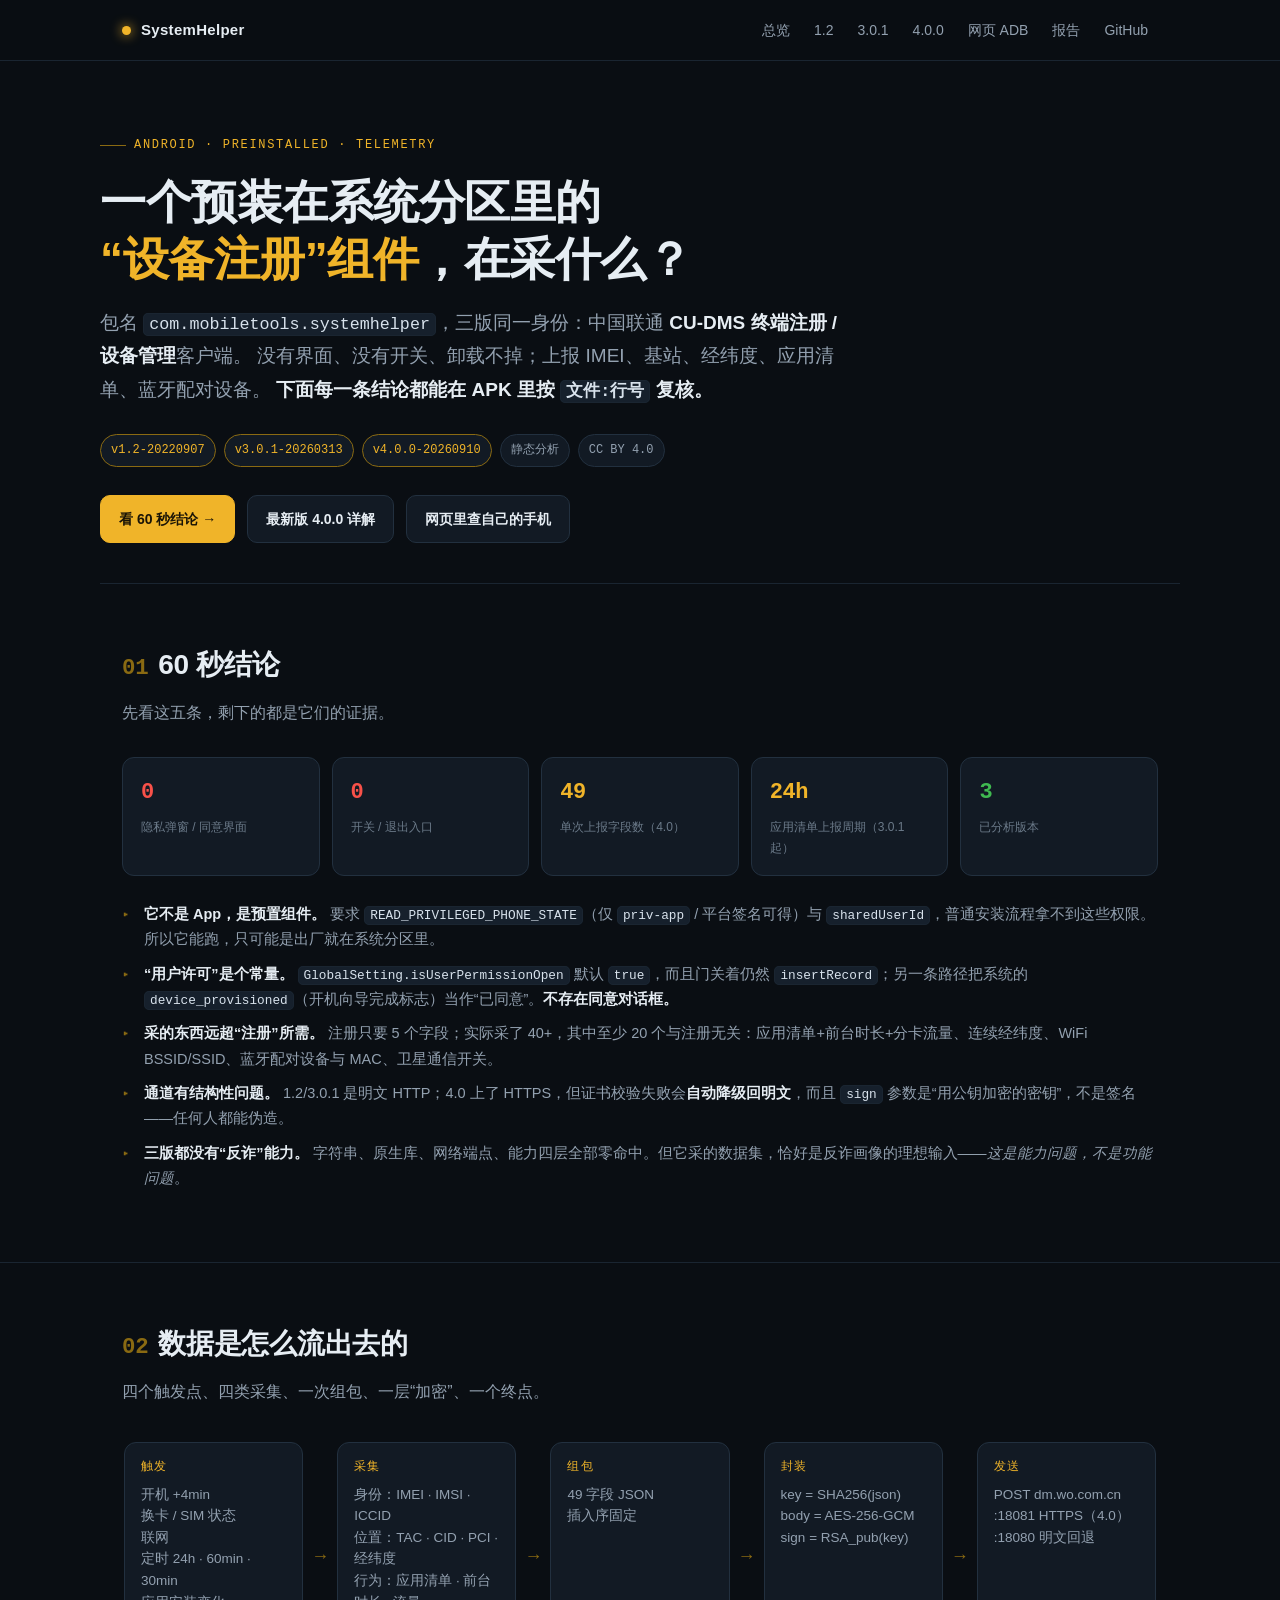
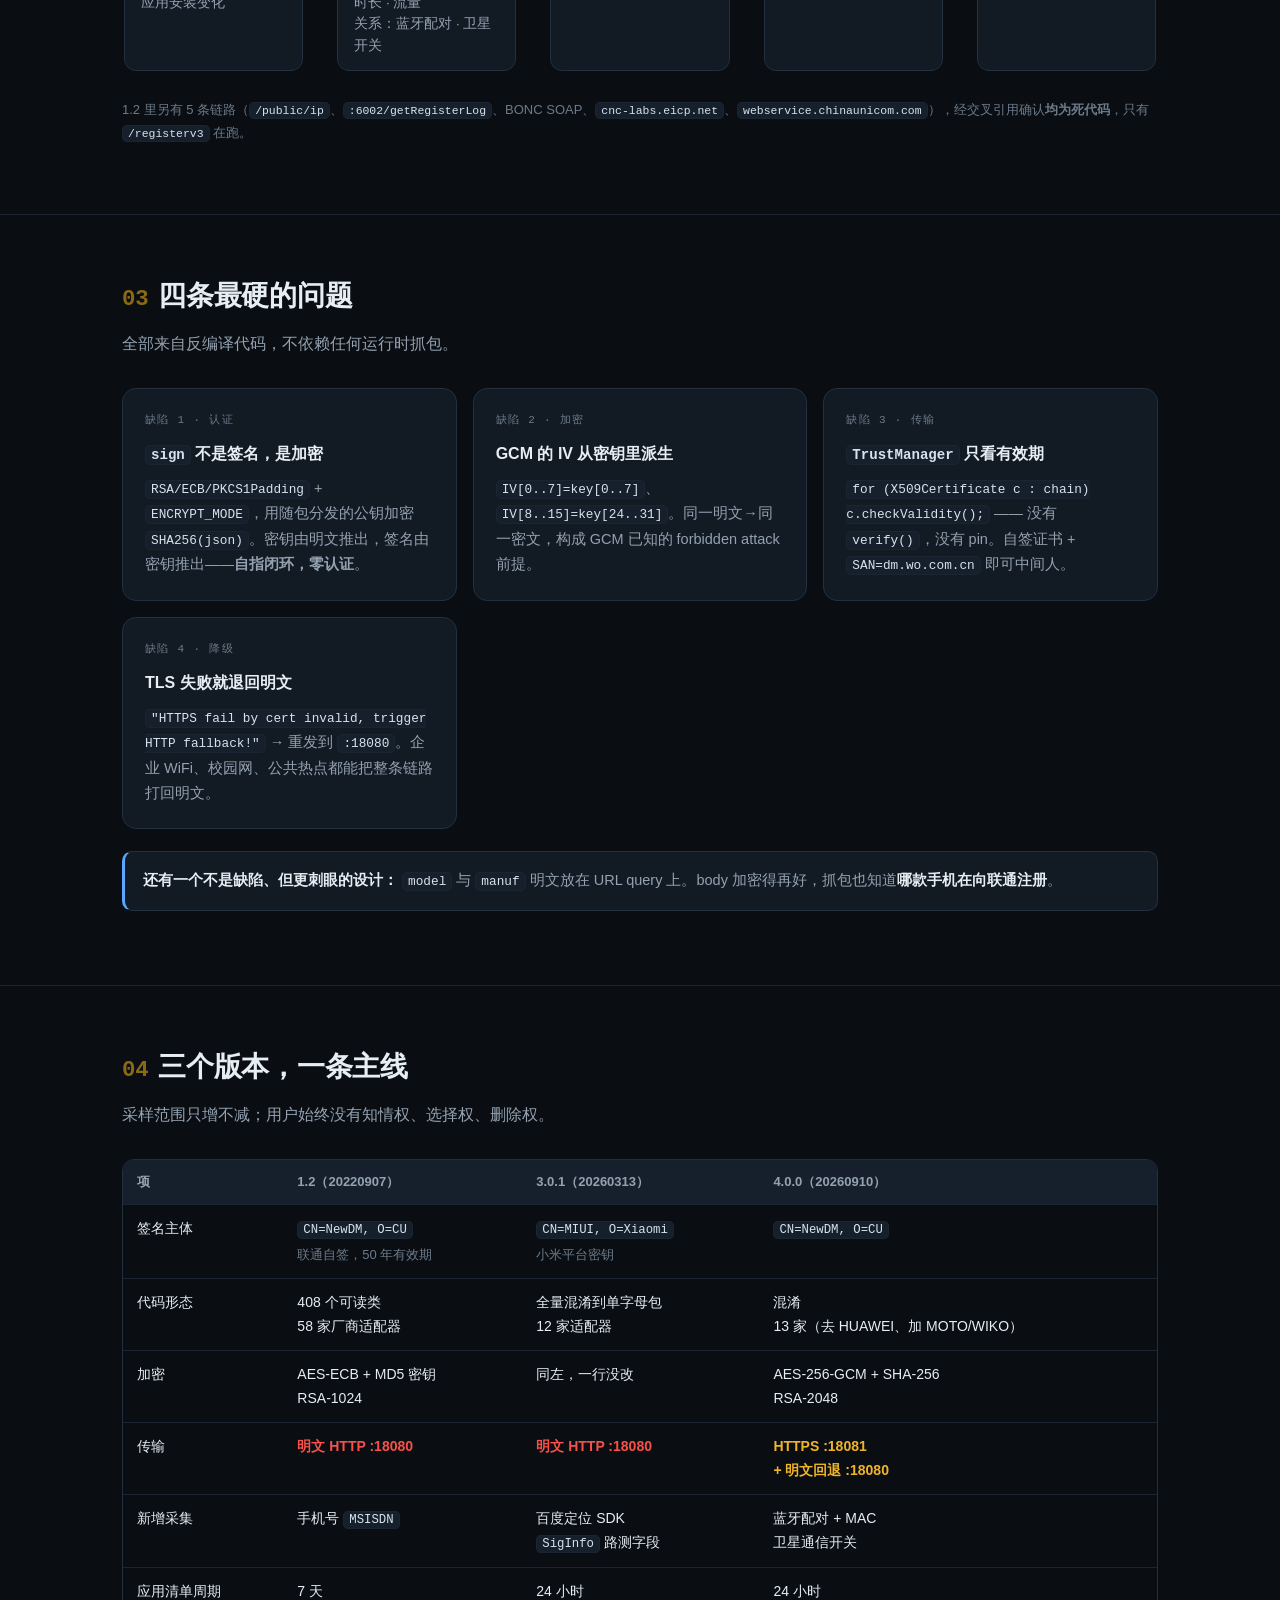
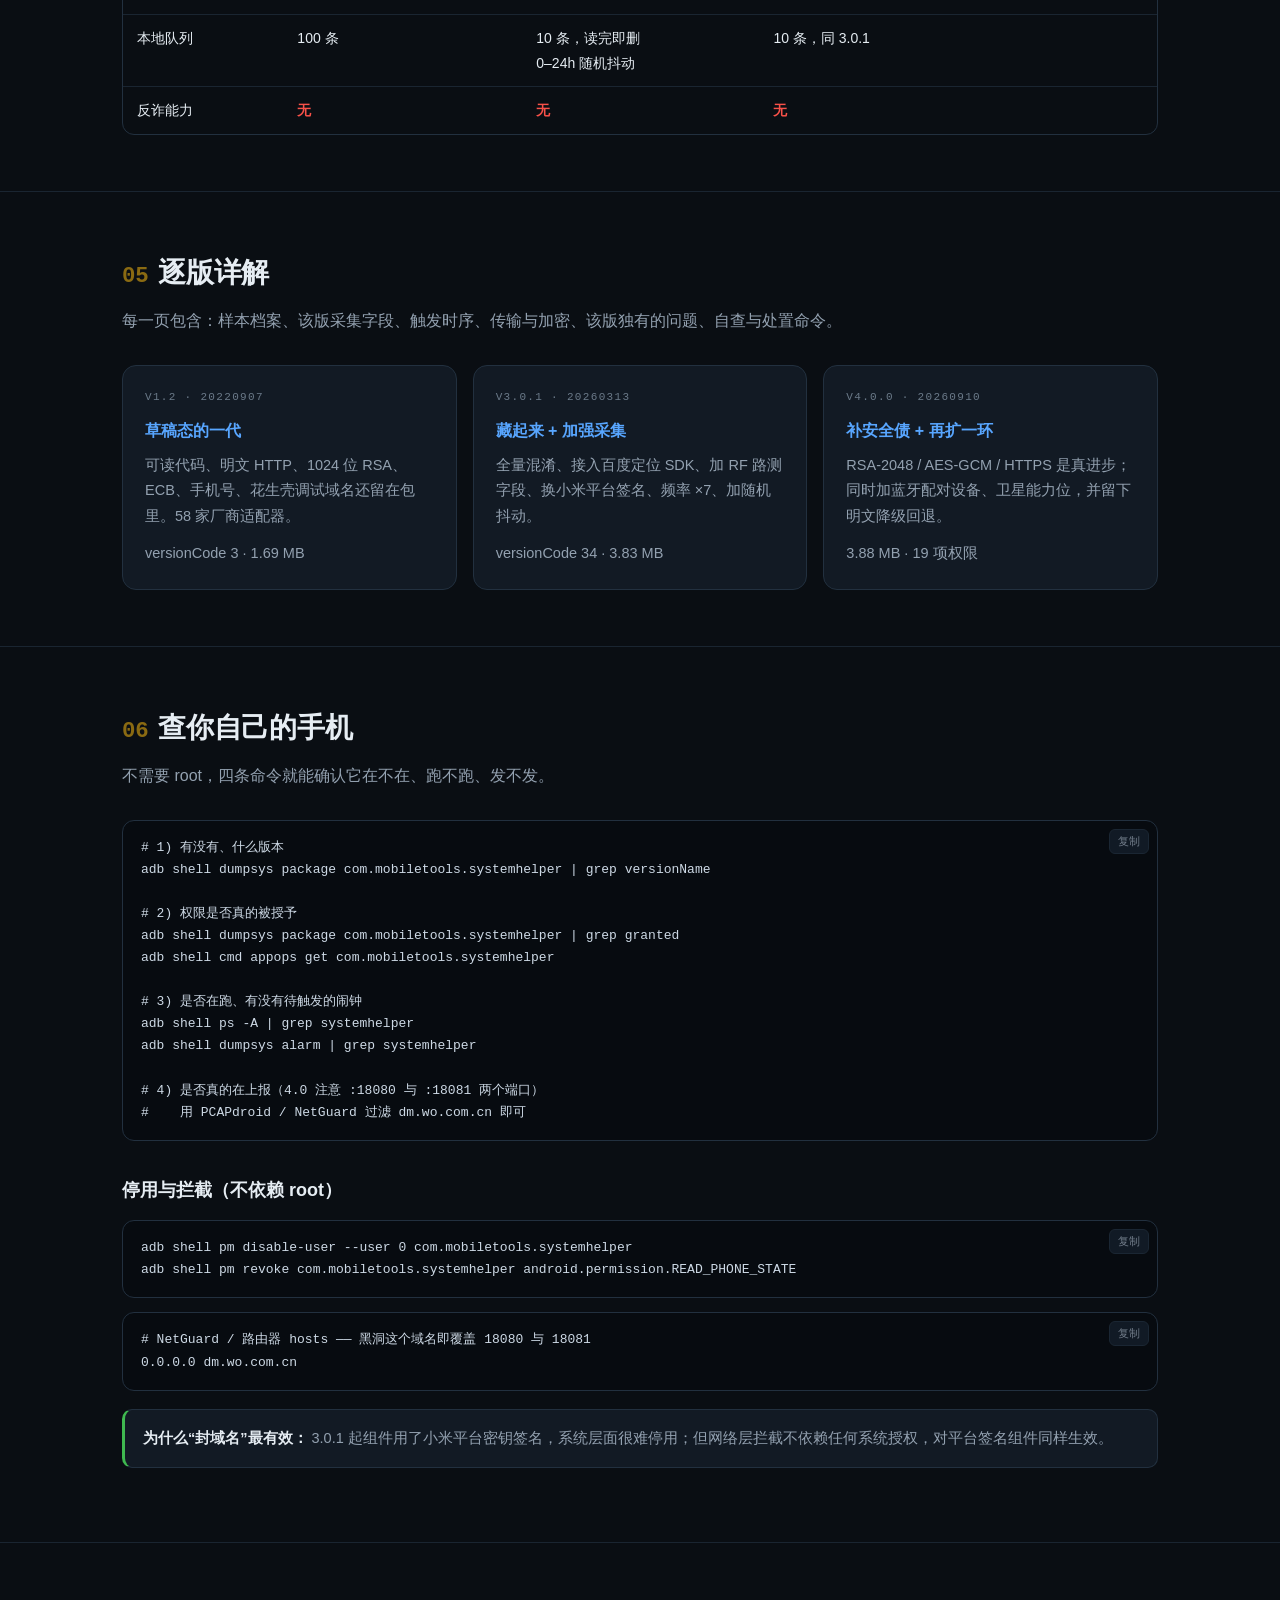
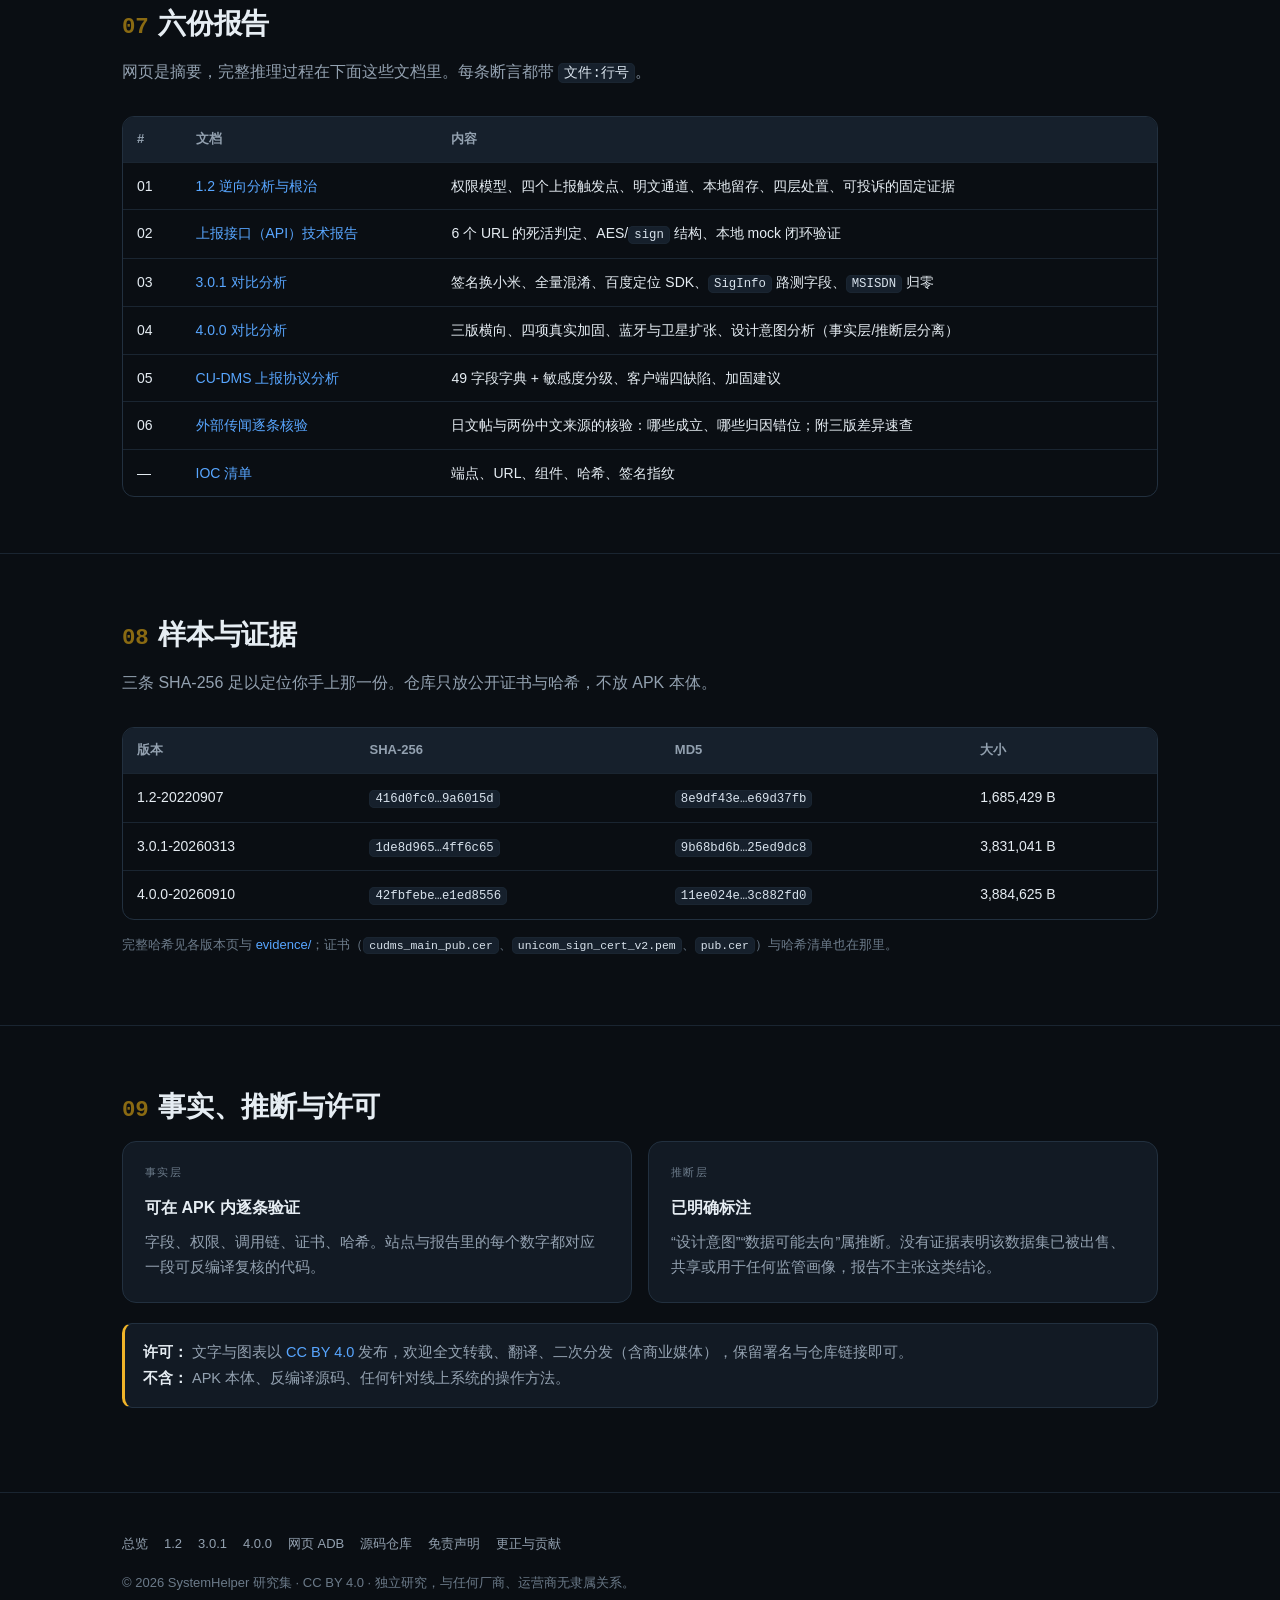
==== index.html @ 87a150fe "site: 新增 GitHub Pages 站点（总览 + 三版详解 + 网页 ADB 说明） - index.html：60 秒结论、数据流、四条缺陷、三版对比、报告索引、自查命令 - versio" ====
<!DOCTYPE html>
<html lang="zh-CN">
<head>
<meta charset="utf-8">
<meta name="viewport" content="width=device-width, initial-scale=1">
<title>SystemHelper · 预装系统组件采集与上报分析</title>
<meta name="description" content="对 Android 包 com.mobiletools.systemhelper（中国联通 CU-DMS 终端注册组件）三个版本的静态分析：采什么、发到哪、为什么关不掉。">
<meta property="og:title" content="SystemHelper · 预装系统组件采集与上报分析">
<meta property="og:description" content="三个版本、49 个上报字段、四条可验证的缺陷。每条结论都附 文件:行号。">
<meta property="og:type" content="website">
<link rel="stylesheet" href="assets/site.css">
<link rel="icon" href="data:image/svg+xml,<svg xmlns='http://www.w3.org/2000/svg' viewBox='0 0 32 32'><rect width='32' height='32' rx='7' fill='%230a0e13'/><circle cx='16' cy='16' r='6' fill='%23f0b429'/></svg>">
</head>
<body>

<header class="site">
  <div class="wrap bar">
    <a class="brand" href="index.html"><span class="dot"></span>SystemHelper</a>
    <button class="nav-toggle" type="button" aria-expanded="false" aria-label="菜单">菜单</button>
    <nav class="main">
      <a href="index.html">总览</a>
      <a href="versions/1.2.html">1.2</a>
      <a href="versions/3.0.1.html">3.0.1</a>
      <a href="versions/4.0.0.html">4.0.0</a>
      <a href="webadb.html">网页 ADB</a>
      <a href="index.html#reports">报告</a>
      <a href="https://github.com/Richard8695847/SystemHelper">GitHub</a>
    </nav>
  </div>
</header>

<div class="wrap hero">
  <div class="eyebrow">Android · Preinstalled · Telemetry</div>
  <h1>一个预装在系统分区里的<br><span class="hl">“设备注册”组件</span>，在采什么？</h1>
  <p class="lede">
    包名 <code>com.mobiletools.systemhelper</code>，三版同一身份：中国联通 <strong>CU-DMS 终端注册 / 设备管理</strong>客户端。
    没有界面、没有开关、卸载不掉；上报 IMEI、基站、经纬度、应用清单、蓝牙配对设备。
    <strong>下面每一条结论都能在 APK 里按 <code>文件:行号</code> 复核。</strong>
  </p>
  <div class="chips">
    <span class="chip on">v1.2-20220907</span>
    <span class="chip on">v3.0.1-20260313</span>
    <span class="chip on">v4.0.0-20260910</span>
    <span class="chip">静态分析</span>
    <span class="chip">CC BY 4.0</span>
  </div>
  <div class="actions">
    <a class="btn primary" href="#verdict">看 60 秒结论 →</a>
    <a class="btn" href="versions/4.0.0.html">最新版 4.0.0 详解</a>
    <a class="btn" href="webadb.html">网页里查自己的手机</a>
  </div>
</div>

<!-- ============ 结论 ============ -->
<section id="verdict">
  <div class="wrap">
    <h2><span class="num">01</span>60 秒结论</h2>
    <p class="sub">先看这五条，剩下的都是它们的证据。</p>

    <div class="kpis">
      <div class="kpi"><div class="v bad">0</div><div class="k">隐私弹窗 / 同意界面</div></div>
      <div class="kpi"><div class="v bad">0</div><div class="k">开关 / 退出入口</div></div>
      <div class="kpi"><div class="v warn">49</div><div class="k">单次上报字段数（4.0）</div></div>
      <div class="kpi"><div class="v warn">24h</div><div class="k">应用清单上报周期（3.0.1 起）</div></div>
      <div class="kpi"><div class="v ok">3</div><div class="k">已分析版本</div></div>
    </div>

    <ul class="clean" style="margin-top:26px">
      <li><strong>它不是 App，是预置组件。</strong> 要求 <code>READ_PRIVILEGED_PHONE_STATE</code>（仅 <code>priv-app</code> / 平台签名可得）与 <code>sharedUserId</code>，普通安装流程拿不到这些权限。所以它能跑，只可能是出厂就在系统分区里。</li>
      <li><strong>“用户许可”是个常量。</strong> <code>GlobalSetting.isUserPermissionOpen</code> 默认 <code>true</code>，而且门关着仍然 <code>insertRecord</code>；另一条路径把系统的 <code>device_provisioned</code>（开机向导完成标志）当作“已同意”。<strong>不存在同意对话框。</strong></li>
      <li><strong>采的东西远超“注册”所需。</strong> 注册只要 5 个字段；实际采了 40+，其中至少 20 个与注册无关：应用清单+前台时长+分卡流量、连续经纬度、WiFi BSSID/SSID、蓝牙配对设备与 MAC、卫星通信开关。</li>
      <li><strong>通道有结构性问题。</strong> 1.2/3.0.1 是明文 HTTP；4.0 上了 HTTPS，但证书校验失败会<strong>自动降级回明文</strong>，而且 <code>sign</code> 参数是“用公钥加密的密钥”，不是签名——任何人都能伪造。</li>
      <li><strong>三版都没有“反诈”能力。</strong> 字符串、原生库、网络端点、能力四层全部零命中。但它采的数据集，恰好是反诈画像的理想输入——<em>这是能力问题，不是功能问题</em>。</li>
    </ul>
  </div>
</section>

<!-- ============ 数据流 ============ -->
<section id="flow">
  <div class="wrap">
    <h2><span class="num">02</span>数据是怎么流出去的</h2>
    <p class="sub">四个触发点、四类采集、一次组包、一层“加密”、一个终点。</p>

    <div class="flow">
      <div class="flow-node">
        <div class="t">触发</div>
        <div class="d">开机 +4min<br>换卡 / SIM 状态<br>联网<br>定时 24h · 60min · 30min<br>应用安装变化</div>
      </div>
      <div class="flow-arrow">→</div>
      <div class="flow-node">
        <div class="t">采集</div>
        <div class="d">身份：IMEI · IMSI · ICCID<br>位置：TAC · CID · PCI · 经纬度<br>行为：应用清单 · 前台时长 · 流量<br>关系：蓝牙配对 · 卫星开关</div>
      </div>
      <div class="flow-arrow">→</div>
      <div class="flow-node">
        <div class="t">组包</div>
        <div class="d">49 字段 JSON<br>插入序固定</div>
      </div>
      <div class="flow-arrow">→</div>
      <div class="flow-node">
        <div class="t">封装</div>
        <div class="d">key = SHA256(json)<br>body = AES-256-GCM<br>sign = RSA_pub(key)</div>
      </div>
      <div class="flow-arrow">→</div>
      <div class="flow-node">
        <div class="t">发送</div>
        <div class="d">POST dm.wo.com.cn<br>:18081 HTTPS（4.0）<br>:18080 明文回退</div>
      </div>
    </div>

    <p class="small" style="margin-top:14px">
      1.2 里另有 5 条链路（<code>/public/ip</code>、<code>:6002/getRegisterLog</code>、BONC SOAP、<code>cnc-labs.eicp.net</code>、<code>webservice.chinaunicom.com</code>），经交叉引用确认<strong>均为死代码</strong>，只有 <code>/registerv3</code> 在跑。
    </p>
  </div>
</section>

<!-- ============ 四条硬伤 ============ -->
<section id="defects">
  <div class="wrap">
    <h2><span class="num">03</span>四条最硬的问题</h2>
    <p class="sub">全部来自反编译代码，不依赖任何运行时抓包。</p>

    <div class="grid two">
      <div class="card">
        <div class="kicker">缺陷 1 · 认证</div>
        <h3><code>sign</code> 不是签名，是加密</h3>
        <p><code>RSA/ECB/PKCS1Padding</code> + <code>ENCRYPT_MODE</code>，用随包分发的公钥加密 <code>SHA256(json)</code>。密钥由明文推出，签名由密钥推出——<strong>自指闭环，零认证</strong>。</p>
      </div>
      <div class="card">
        <div class="kicker">缺陷 2 · 加密</div>
        <h3>GCM 的 IV 从密钥里派生</h3>
        <p><code>IV[0..7]=key[0..7]</code>、<code>IV[8..15]=key[24..31]</code>。同一明文→同一密文，构成 GCM 已知的 forbidden attack 前提。</p>
      </div>
      <div class="card">
        <div class="kicker">缺陷 3 · 传输</div>
        <h3><code>TrustManager</code> 只看有效期</h3>
        <p><code>for (X509Certificate c : chain) c.checkValidity();</code> —— 没有 <code>verify()</code>，没有 pin。自签证书 + <code>SAN=dm.wo.com.cn</code> 即可中间人。</p>
      </div>
      <div class="card">
        <div class="kicker">缺陷 4 · 降级</div>
        <h3>TLS 失败就退回明文</h3>
        <p><code>"HTTPS fail by cert invalid, trigger HTTP fallback!"</code> → 重发到 <code>:18080</code>。企业 WiFi、校园网、公共热点都能把整条链路打回明文。</p>
      </div>
    </div>

    <div class="callout info" style="margin-top:22px">
      <strong>还有一个不是缺陷、但更刺眼的设计：</strong> <code>model</code> 与 <code>manuf</code> 明文放在 URL query 上。body 加密得再好，抓包也知道<strong>哪款手机在向联通注册</strong>。
    </div>
  </div>
</section>

<!-- ============ 三版对比 ============ -->
<section id="compare">
  <div class="wrap">
    <h2><span class="num">04</span>三个版本，一条主线</h2>
    <p class="sub">采样范围只增不减；用户始终没有知情权、选择权、删除权。</p>

    <div class="table-wrap">
      <table>
        <thead>
          <tr><th>项</th><th>1.2（20220907）</th><th>3.0.1（20260313）</th><th>4.0.0（20260910）</th></tr>
        </thead>
        <tbody>
          <tr><td>签名主体</td><td><code>CN=NewDM, O=CU</code><br><span class="small">联通自签，50 年有效期</span></td><td><code>CN=MIUI, O=Xiaomi</code><br><span class="small">小米平台密钥</span></td><td><code>CN=NewDM, O=CU</code></td></tr>
          <tr><td>代码形态</td><td>408 个可读类<br>58 家厂商适配器</td><td>全量混淆到单字母包<br>12 家适配器</td><td>混淆<br>13 家（去 HUAWEI、加 MOTO/WIKO）</td></tr>
          <tr><td>加密</td><td>AES-ECB + MD5 密钥<br>RSA-1024</td><td>同左，一行没改</td><td>AES-256-GCM + SHA-256<br>RSA-2048</td></tr>
          <tr><td>传输</td><td class="no">明文 HTTP :18080</td><td class="no">明文 HTTP :18080</td><td class="warn">HTTPS :18081<br>+ 明文回退 :18080</td></tr>
          <tr><td>新增采集</td><td>手机号 <code>MSISDN</code></td><td>百度定位 SDK<br><code>SigInfo</code> 路测字段</td><td>蓝牙配对 + MAC<br>卫星通信开关</td></tr>
          <tr><td>应用清单周期</td><td>7 天</td><td>24 小时</td><td>24 小时</td></tr>
          <tr><td>本地队列</td><td>100 条</td><td>10 条，读完即删<br>0–24h 随机抖动</td><td>10 条，同 3.0.1</td></tr>
          <tr><td>反诈能力</td><td class="no">无</td><td class="no">无</td><td class="no">无</td></tr>
        </tbody>
      </table>
    </div>
  </div>
</section>

<!-- ============ 三个版本入口 ============ -->
<section id="versions">
  <div class="wrap">
    <h2><span class="num">05</span>逐版详解</h2>
    <p class="sub">每一页包含：样本档案、该版采集字段、触发时序、传输与加密、该版独有的问题、自查与处置命令。</p>

    <div class="grid three">
      <a class="card link" href="versions/1.2.html">
        <div class="kicker">v1.2 · 20220907</div>
        <h3>草稿态的一代</h3>
        <p>可读代码、明文 HTTP、1024 位 RSA、ECB、手机号、花生壳调试域名还留在包里。58 家厂商适配器。</p>
        <p class="small" style="margin-top:12px">versionCode 3 · 1.69 MB</p>
      </a>
      <a class="card link" href="versions/3.0.1.html">
        <div class="kicker">v3.0.1 · 20260313</div>
        <h3>藏起来 + 加强采集</h3>
        <p>全量混淆、接入百度定位 SDK、加 RF 路测字段、换小米平台签名、频率 ×7、加随机抖动。</p>
        <p class="small" style="margin-top:12px">versionCode 34 · 3.83 MB</p>
      </a>
      <a class="card link" href="versions/4.0.0.html">
        <div class="kicker">v4.0.0 · 20260910</div>
        <h3>补安全债 + 再扩一环</h3>
        <p>RSA-2048 / AES-GCM / HTTPS 是真进步；同时加蓝牙配对设备、卫星能力位，并留下明文降级回退。</p>
        <p class="small" style="margin-top:12px">3.88 MB · 19 项权限</p>
      </a>
    </div>
  </div>
</section>

<!-- ============ 自查 ============ -->
<section id="check">
  <div class="wrap">
    <h2><span class="num">06</span>查你自己的手机</h2>
    <p class="sub">不需要 root，四条命令就能确认它在不在、跑不跑、发不发。</p>

<pre><code># 1) 有没有、什么版本
adb shell dumpsys package com.mobiletools.systemhelper | grep versionName

# 2) 权限是否真的被授予
adb shell dumpsys package com.mobiletools.systemhelper | grep granted
adb shell cmd appops get com.mobiletools.systemhelper

# 3) 是否在跑、有没有待触发的闹钟
adb shell ps -A | grep systemhelper
adb shell dumpsys alarm | grep systemhelper

# 4) 是否真的在上报（4.0 注意 :18080 与 :18081 两个端口）
#    用 PCAPdroid / NetGuard 过滤 dm.wo.com.cn 即可</code></pre>

    <h3>停用与拦截（不依赖 root）</h3>
<pre><code>adb shell pm disable-user --user 0 com.mobiletools.systemhelper
adb shell pm revoke com.mobiletools.systemhelper android.permission.READ_PHONE_STATE</code></pre>

<pre><code># NetGuard / 路由器 hosts —— 黑洞这个域名即覆盖 18080 与 18081
0.0.0.0 dm.wo.com.cn</code></pre>

    <div class="callout ok">
      <strong>为什么“封域名”最有效：</strong> 3.0.1 起组件用了小米平台密钥签名，系统层面很难停用；但网络层拦截不依赖任何系统授权，对平台签名组件同样生效。
    </div>
  </div>
</section>

<!-- ============ 报告 ============ -->
<section id="reports">
  <div class="wrap">
    <h2><span class="num">07</span>六份报告</h2>
    <p class="sub">网页是摘要，完整推理过程在下面这些文档里。每条断言都带 <code>文件:行号</code>。</p>

    <div class="table-wrap">
      <table>
        <thead><tr><th>#</th><th>文档</th><th>内容</th></tr></thead>
        <tbody>
          <tr><td>01</td><td><a href="https://github.com/Richard8695847/SystemHelper/blob/main/docs/01-reverse-1.2.md">1.2 逆向分析与根治</a></td><td>权限模型、四个上报触发点、明文通道、本地留存、四层处置、可投诉的固定证据</td></tr>
          <tr><td>02</td><td><a href="https://github.com/Richard8695847/SystemHelper/blob/main/docs/02-api-protocol.md">上报接口（API）技术报告</a></td><td>6 个 URL 的死活判定、AES/<code>sign</code> 结构、本地 mock 闭环验证</td></tr>
          <tr><td>03</td><td><a href="https://github.com/Richard8695847/SystemHelper/blob/main/docs/03-compare-3.0.1.md">3.0.1 对比分析</a></td><td>签名换小米、全量混淆、百度定位 SDK、<code>SigInfo</code> 路测字段、<code>MSISDN</code> 归零</td></tr>
          <tr><td>04</td><td><a href="https://github.com/Richard8695847/SystemHelper/blob/main/docs/04-compare-4.0.0.md">4.0.0 对比分析</a></td><td>三版横向、四项真实加固、蓝牙与卫星扩张、设计意图分析（事实层/推断层分离）</td></tr>
          <tr><td>05</td><td><a href="https://github.com/Richard8695847/SystemHelper/blob/main/docs/05-cudms-protocol.md">CU-DMS 上报协议分析</a></td><td>49 字段字典 + 敏感度分级、客户端四缺陷、加固建议</td></tr>
          <tr><td>06</td><td><a href="https://github.com/Richard8695847/SystemHelper/blob/main/docs/06-rumor-verification.md">外部传闻逐条核验</a></td><td>日文帖与两份中文来源的核验：哪些成立、哪些归因错位；附三版差异速查</td></tr>
          <tr><td>—</td><td><a href="https://github.com/Richard8695847/SystemHelper/blob/main/docs/iocs.txt">IOC 清单</a></td><td>端点、URL、组件、哈希、签名指纹</td></tr>
        </tbody>
      </table>
    </div>
  </div>
</section>

<!-- ============ 证据 ============ -->
<section id="evidence">
  <div class="wrap">
    <h2><span class="num">08</span>样本与证据</h2>
    <p class="sub">三条 SHA-256 足以定位你手上那一份。仓库只放公开证书与哈希，不放 APK 本体。</p>

    <div class="table-wrap">
      <table>
        <thead><tr><th>版本</th><th>SHA-256</th><th>MD5</th><th>大小</th></tr></thead>
        <tbody>
          <tr><td>1.2-20220907</td><td><code>416d0fc0…9a6015d</code></td><td><code>8e9df43e…e69d37fb</code></td><td>1,685,429 B</td></tr>
          <tr><td>3.0.1-20260313</td><td><code>1de8d965…4ff6c65</code></td><td><code>9b68bd6b…25ed9dc8</code></td><td>3,831,041 B</td></tr>
          <tr><td>4.0.0-20260910</td><td><code>42fbfebe…e1ed8556</code></td><td><code>11ee024e…3c882fd0</code></td><td>3,884,625 B</td></tr>
        </tbody>
      </table>
    </div>

    <p class="small" style="margin-top:14px">
      完整哈希见各版本页与 <a href="https://github.com/Richard8695847/SystemHelper/tree/main/evidence">evidence/</a>；证书（<code>cudms_main_pub.cer</code>、<code>unicom_sign_cert_v2.pem</code>、<code>pub.cer</code>）与哈希清单也在那里。
    </p>
  </div>
</section>

<!-- ============ 声明 ============ -->
<section id="about">
  <div class="wrap">
    <h2><span class="num">09</span>事实、推断与许可</h2>
    <div class="grid two">
      <div class="card">
        <div class="kicker">事实层</div>
        <h3>可在 APK 内逐条验证</h3>
        <p>字段、权限、调用链、证书、哈希。站点与报告里的每个数字都对应一段可反编译复核的代码。</p>
      </div>
      <div class="card">
        <div class="kicker">推断层</div>
        <h3>已明确标注</h3>
        <p>“设计意图”“数据可能去向”属推断。没有证据表明该数据集已被出售、共享或用于任何监管画像，报告不主张这类结论。</p>
      </div>
    </div>

    <div class="callout" style="margin-top:20px">
      <strong>许可：</strong> 文字与图表以 <a href="https://creativecommons.org/licenses/by/4.0/">CC BY 4.0</a> 发布，欢迎全文转载、翻译、二次分发（含商业媒体），保留署名与仓库链接即可。
      <br><strong>不含：</strong> APK 本体、反编译源码、任何针对线上系统的操作方法。
    </div>
  </div>
</section>

<footer class="site">
  <div class="wrap">
    <nav>
      <a href="index.html">总览</a>
      <a href="versions/1.2.html">1.2</a>
      <a href="versions/3.0.1.html">3.0.1</a>
      <a href="versions/4.0.0.html">4.0.0</a>
      <a href="webadb.html">网页 ADB</a>
      <a href="https://github.com/Richard8695847/SystemHelper">源码仓库</a>
      <a href="https://github.com/Richard8695847/SystemHelper/blob/main/DISCLAIMER.md">免责声明</a>
      <a href="https://github.com/Richard8695847/SystemHelper/blob/main/CONTRIBUTING.md">更正与贡献</a>
    </nav>
    <p>© <span data-year>2026</span> SystemHelper 研究集 · CC BY 4.0 · 独立研究，与任何厂商、运营商无隶属关系。</p>
  </div>
</footer>

<script src="assets/site.js"></script>
</body>
</html>
---- assets/site.css ----
:root {
  --bg: #0a0e13;
  --bg-soft: #0f151d;
  --panel: #121a24;
  --panel-2: #16202c;
  --line: #22303f;
  --line-soft: #1a2531;
  --text: #e6edf3;
  --muted: #93a1b0;
  --dim: #6b7a89;
  --accent: #f0b429;
  --accent-dim: #8a6a12;
  --blue: #58a6ff;
  --green: #3fb950;
  --red: #f85149;
  --purple: #bc8cff;
  --radius: 14px;
  --mono: ui-monospace, SFMono-Regular, "SF Mono", Menlo, Consolas, "Liberation Mono", monospace;
  --sans: -apple-system, BlinkMacSystemFont, "Segoe UI", "Noto Sans SC", "PingFang SC",
          "Hiragino Sans GB", "Microsoft YaHei", Roboto, Helvetica, Arial, sans-serif;
}

* { box-sizing: border-box; }

html { scroll-behavior: smooth; }

body {
  margin: 0;
  background: var(--bg);
  color: var(--text);
  font-family: var(--sans);
  font-size: 16px;
  line-height: 1.75;
  -webkit-font-smoothing: antialiased;
}

a { color: var(--blue); text-decoration: none; }
a:hover { text-decoration: underline; }

.wrap { max-width: 1080px; margin: 0 auto; padding: 0 22px; }
.wrap-narrow { max-width: 820px; margin: 0 auto; padding: 0 22px; }

/* ---------- header ---------- */
header.site {
  position: sticky; top: 0; z-index: 50;
  background: rgba(10, 14, 19, .82);
  backdrop-filter: blur(12px);
  border-bottom: 1px solid var(--line-soft);
}
header.site .bar {
  display: flex; align-items: center; gap: 18px;
  height: 60px;
}
.brand {
  display: flex; align-items: center; gap: 10px;
  font-weight: 700; letter-spacing: .02em; color: var(--text);
  font-size: 15px; white-space: nowrap;
}
.brand:hover { text-decoration: none; }
.brand .dot {
  width: 9px; height: 9px; border-radius: 50%;
  background: var(--accent); box-shadow: 0 0 12px var(--accent);
}
nav.main { display: flex; gap: 4px; margin-left: auto; flex-wrap: wrap; }
nav.main a {
  color: var(--muted); font-size: 14px; padding: 6px 10px; border-radius: 8px;
}
nav.main a:hover { color: var(--text); background: var(--panel); text-decoration: none; }
nav.main a.active { color: var(--accent); }
.nav-toggle {
  display: none; margin-left: auto; background: var(--panel); color: var(--text);
  border: 1px solid var(--line); border-radius: 8px; padding: 6px 10px; font-size: 14px; cursor: pointer;
}
@media (max-width: 860px) {
  .nav-toggle { display: block; }
  nav.main {
    display: none; position: absolute; top: 60px; left: 0; right: 0;
    flex-direction: column; gap: 2px; padding: 10px 22px 16px;
    background: var(--bg-soft); border-bottom: 1px solid var(--line);
  }
  nav.main.open { display: flex; }
}

/* ---------- hero ---------- */
.hero { padding: 66px 0 40px; border-bottom: 1px solid var(--line-soft); }
.eyebrow {
  display: inline-flex; align-items: center; gap: 8px;
  font-size: 12px; letter-spacing: .14em; text-transform: uppercase;
  color: var(--accent); margin-bottom: 18px;
  font-family: var(--mono);
}
.eyebrow::before { content: ""; width: 26px; height: 1px; background: var(--accent-dim); }
h1 {
  margin: 0 0 18px; font-size: clamp(30px, 5vw, 46px); line-height: 1.24;
  letter-spacing: -.01em; font-weight: 800;
}
h1 .hl { color: var(--accent); }
.lede { font-size: clamp(16px, 2.1vw, 19px); color: var(--muted); max-width: 760px; margin: 0 0 28px; }
.lede strong { color: var(--text); font-weight: 600; }

.chips { display: flex; flex-wrap: wrap; gap: 8px; margin-bottom: 28px; }
.chip {
  font-family: var(--mono); font-size: 12px; padding: 5px 10px; border-radius: 999px;
  border: 1px solid var(--line); color: var(--muted); background: var(--panel);
}
.chip.on { border-color: var(--accent-dim); color: var(--accent); }

.actions { display: flex; flex-wrap: wrap; gap: 12px; }
.btn {
  display: inline-flex; align-items: center; gap: 8px;
  padding: 11px 18px; border-radius: 10px; font-size: 14px; font-weight: 600;
  border: 1px solid var(--line); color: var(--text); background: var(--panel);
}
.btn:hover { text-decoration: none; border-color: var(--dim); background: var(--panel-2); }
.btn.primary { background: var(--accent); border-color: var(--accent); color: #1a1406; }
.btn.primary:hover { background: #ffc84a; }

/* ---------- sections ---------- */
section { padding: 56px 0; border-bottom: 1px solid var(--line-soft); }
section:last-of-type { border-bottom: none; }
h2 {
  font-size: clamp(22px, 3vw, 28px); margin: 0 0 10px; letter-spacing: -.01em;
}
h2 .num { color: var(--accent-dim); font-family: var(--mono); font-size: .8em; margin-right: 10px; }
.sub { color: var(--muted); margin: 0 0 30px; max-width: 780px; }
h3 { font-size: 18px; margin: 34px 0 12px; }

/* ---------- cards / grids ---------- */
.grid { display: grid; gap: 16px; }
.grid.two { grid-template-columns: repeat(auto-fit, minmax(300px, 1fr)); }
.grid.three { grid-template-columns: repeat(auto-fit, minmax(250px, 1fr)); }
.card {
  background: var(--panel); border: 1px solid var(--line); border-radius: var(--radius);
  padding: 22px;
}
.card h3 { margin: 0 0 8px; font-size: 16px; }
.card p { margin: 0; color: var(--muted); font-size: 14.5px; }
.card .kicker {
  font-family: var(--mono); font-size: 11px; letter-spacing: .12em;
  text-transform: uppercase; color: var(--dim); margin-bottom: 10px;
}
.card.link { transition: border-color .15s, transform .15s; }
.card.link:hover { border-color: var(--accent-dim); transform: translateY(-2px); text-decoration: none; }

/* KPI */
.kpis { display: grid; grid-template-columns: repeat(auto-fit, minmax(160px, 1fr)); gap: 12px; }
.kpi { background: var(--panel); border: 1px solid var(--line); border-radius: 12px; padding: 16px 18px; }
.kpi .v { font-size: 22px; font-weight: 700; font-family: var(--mono); letter-spacing: -.02em; }
.kpi .v.warn { color: var(--accent); }
.kpi .v.bad { color: var(--red); }
.kpi .v.ok { color: var(--green); }
.kpi .k { font-size: 12px; color: var(--dim); margin-top: 4px; }

/* ---------- flow ---------- */
.flow {
  display: flex; align-items: stretch; gap: 0; overflow-x: auto;
  padding: 6px 2px 14px; margin: 8px 0 0;
}
.flow-node {
  flex: 1 0 168px; min-width: 168px;
  background: var(--panel); border: 1px solid var(--line); border-radius: 12px;
  padding: 14px 16px;
}
.flow-node .t { font-size: 12px; color: var(--accent); font-family: var(--mono); letter-spacing: .1em; }
.flow-node .d { font-size: 13.5px; color: var(--muted); margin-top: 6px; line-height: 1.6; }
.flow-arrow {
  flex: 0 0 34px; display: flex; align-items: center; justify-content: center;
  color: var(--accent-dim); font-size: 18px;
}
@media (max-width: 760px) {
  .flow { flex-direction: column; }
  .flow-arrow { flex: 0 0 26px; transform: rotate(90deg); }
}

/* ---------- tables ---------- */
.table-wrap { overflow-x: auto; border: 1px solid var(--line); border-radius: 12px; }
table { width: 100%; border-collapse: collapse; font-size: 14px; min-width: 560px; }
th, td { text-align: left; padding: 11px 14px; border-bottom: 1px solid var(--line-soft); vertical-align: top; }
th { background: var(--panel-2); color: var(--muted); font-weight: 600; font-size: 13px; white-space: nowrap; }
tr:last-child td { border-bottom: none; }
td code { white-space: nowrap; }
.yes { color: var(--green); font-weight: 600; }
.no { color: var(--red); font-weight: 600; }
.warn { color: var(--accent); font-weight: 600; }

/* ---------- code ---------- */
code {
  font-family: var(--mono); font-size: .88em;
  background: var(--panel-2); border: 1px solid var(--line-soft);
  padding: 1px 5px; border-radius: 5px; color: #d8e2ec;
}
pre {
  background: #070b10; border: 1px solid var(--line); border-radius: 12px;
  padding: 16px 18px; overflow-x: auto; margin: 14px 0; position: relative;
  font-family: var(--mono); font-size: 13px; line-height: 1.7; color: #cdd9e5;
}
pre code { background: none; border: none; padding: 0; font-size: inherit; color: inherit; }
.copy {
  position: absolute; top: 8px; right: 8px; font-family: var(--mono); font-size: 11px;
  background: var(--panel-2); color: var(--muted); border: 1px solid var(--line);
  border-radius: 6px; padding: 4px 8px; cursor: pointer; opacity: .75;
}
.copy:hover { opacity: 1; color: var(--text); }

/* ---------- callouts ---------- */
.callout {
  border: 1px solid var(--line); border-left: 3px solid var(--accent);
  background: var(--panel); border-radius: 10px; padding: 16px 18px; margin: 18px 0;
  font-size: 14.5px; color: var(--muted);
}
.callout strong { color: var(--text); }
.callout.bad { border-left-color: var(--red); }
.callout.ok { border-left-color: var(--green); }
.callout.info { border-left-color: var(--blue); }

/* ---------- lists ---------- */
ul.clean { list-style: none; padding: 0; margin: 14px 0; }
ul.clean li { position: relative; padding-left: 22px; margin: 9px 0; color: var(--muted); font-size: 14.5px; }
ul.clean li::before {
  content: "▸"; position: absolute; left: 0; color: var(--accent-dim);
}
ul.clean li strong { color: var(--text); }

ol.steps { counter-reset: s; list-style: none; padding: 0; margin: 16px 0; }
ol.steps > li {
  counter-increment: s; position: relative; padding-left: 40px; margin: 16px 0; color: var(--muted);
}
ol.steps > li::before {
  content: counter(s); position: absolute; left: 0; top: 2px;
  width: 26px; height: 26px; border-radius: 50%;
  display: grid; place-items: center; font-family: var(--mono); font-size: 13px;
  color: var(--accent); border: 1px solid var(--accent-dim); background: var(--panel);
}
ol.steps > li strong { color: var(--text); }

/* ---------- footer ---------- */
footer.site {
  padding: 40px 0 60px; color: var(--dim); font-size: 13px;
  border-top: 1px solid var(--line-soft); margin-top: 10px;
}
footer.site nav { display: flex; flex-wrap: wrap; gap: 16px; margin-bottom: 16px; }
footer.site a { color: var(--muted); }

/* ---------- version page ---------- */
.vhead { padding: 48px 0 32px; border-bottom: 1px solid var(--line-soft); }
.vbadge {
  display: inline-block; font-family: var(--mono); font-size: 12px;
  padding: 4px 10px; border-radius: 6px; border: 1px solid var(--accent-dim);
  color: var(--accent); margin-bottom: 14px;
}
.meta-grid { display: grid; grid-template-columns: repeat(auto-fit, minmax(210px, 1fr)); gap: 10px; margin-top: 22px; }
.meta-grid div {
  background: var(--panel); border: 1px solid var(--line); border-radius: 10px; padding: 12px 14px;
  font-size: 13px;
}
.meta-grid .k { color: var(--dim); font-size: 11.5px; letter-spacing: .06em; text-transform: uppercase; }
.meta-grid .v { font-family: var(--mono); margin-top: 3px; color: var(--text); word-break: break-all; }
.anchor-nav {
  display: flex; flex-wrap: wrap; gap: 8px; padding: 14px 0; border-bottom: 1px solid var(--line-soft);
  position: sticky; top: 60px; background: var(--bg); z-index: 20;
}
.anchor-nav a { font-size: 13px; color: var(--muted); padding: 4px 9px; border-radius: 7px; border: 1px solid var(--line-soft); }
.anchor-nav a:hover { color: var(--text); border-color: var(--dim); text-decoration: none; }

/* ---------- misc ---------- */
.verdict {
  display: grid; grid-template-columns: repeat(auto-fit, minmax(220px, 1fr)); gap: 12px; margin: 22px 0;
}
.verdict div { background: var(--panel); border: 1px solid var(--line); border-radius: 12px; padding: 16px; }
.verdict .l { font-size: 12px; color: var(--dim); text-transform: uppercase; letter-spacing: .1em; }
.verdict .r { font-size: 15px; margin-top: 6px; }
.tag { font-family: var(--mono); font-size: 11px; padding: 2px 7px; border-radius: 999px; border: 1px solid var(--line); color: var(--muted); }
.tag.hot { border-color: #5c2b2b; color: #ff8f85; background: #1d1213; }
.tag.cool { border-color: #234a2c; color: #7ee787; background: #0f1a12; }
hr.sep { border: none; border-top: 1px solid var(--line-soft); margin: 34px 0; }
.small { font-size: 13px; color: var(--dim); }
.center { text-align: center; }
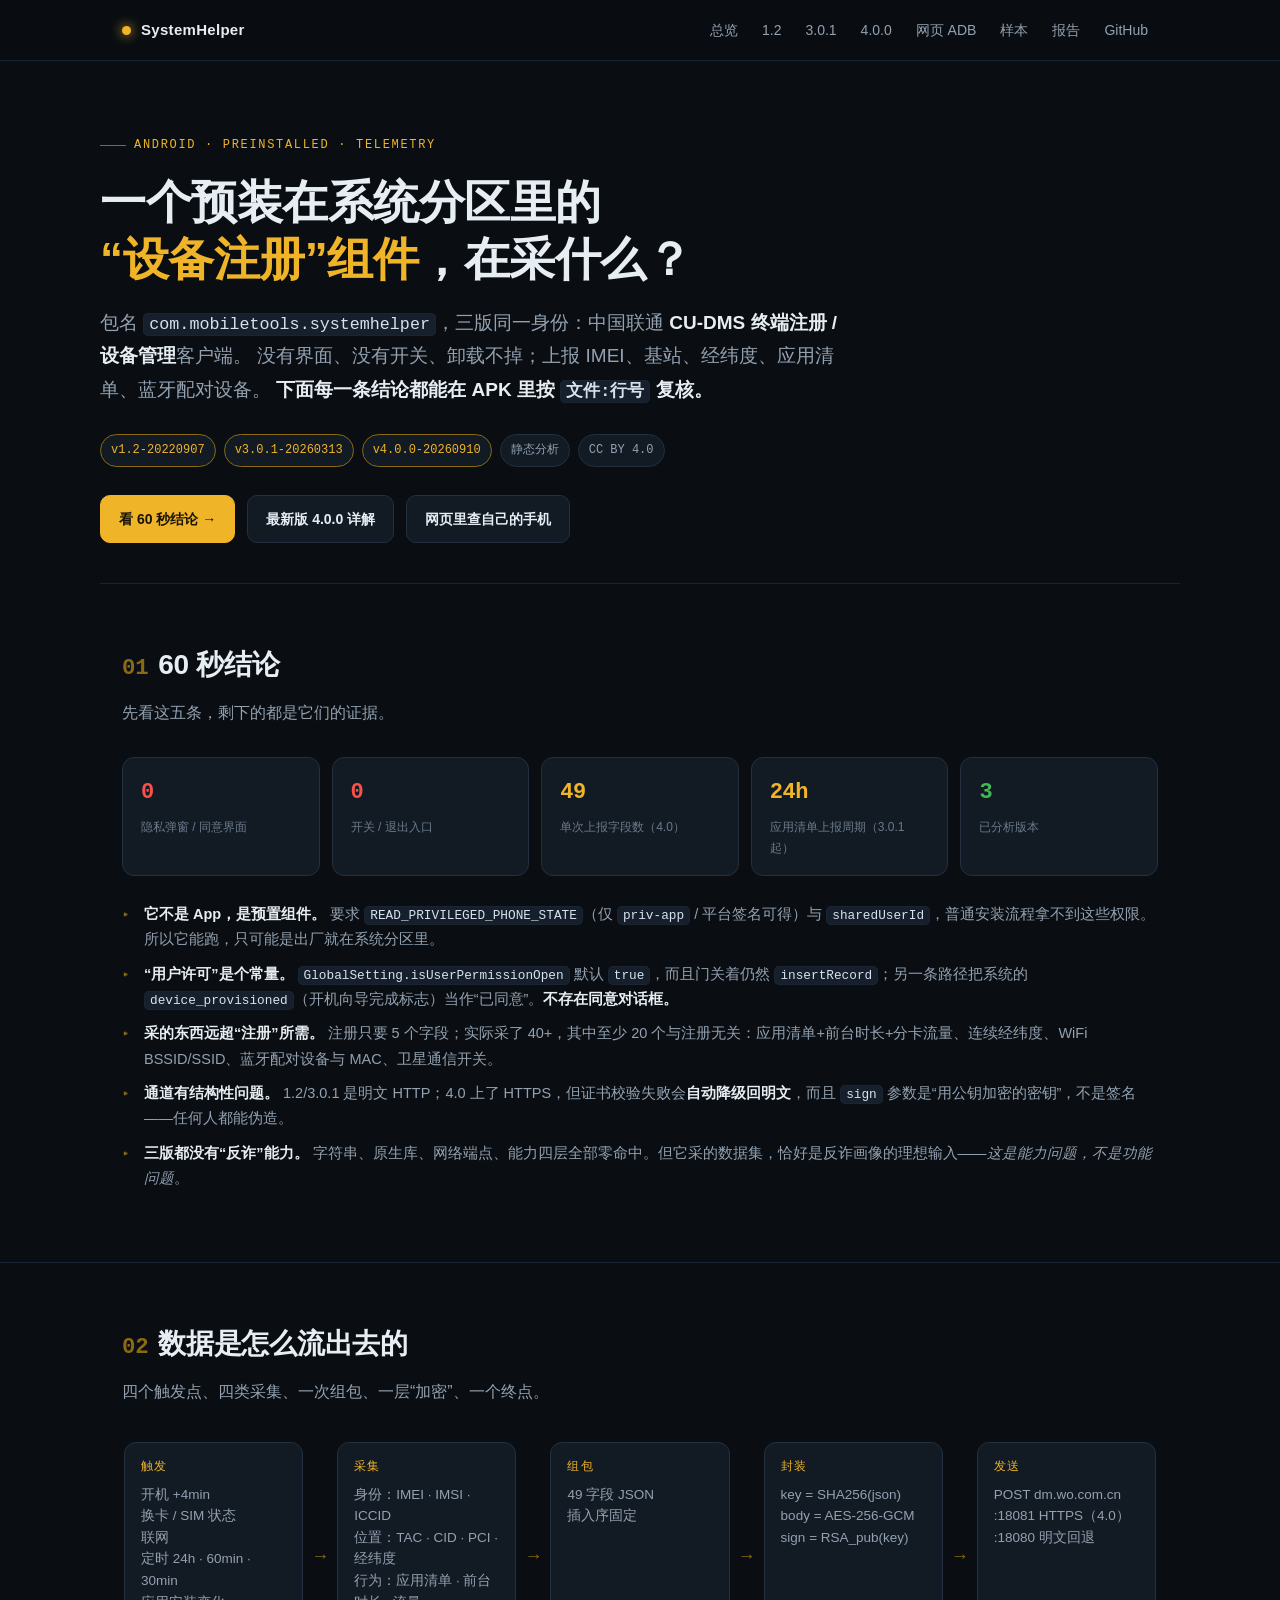
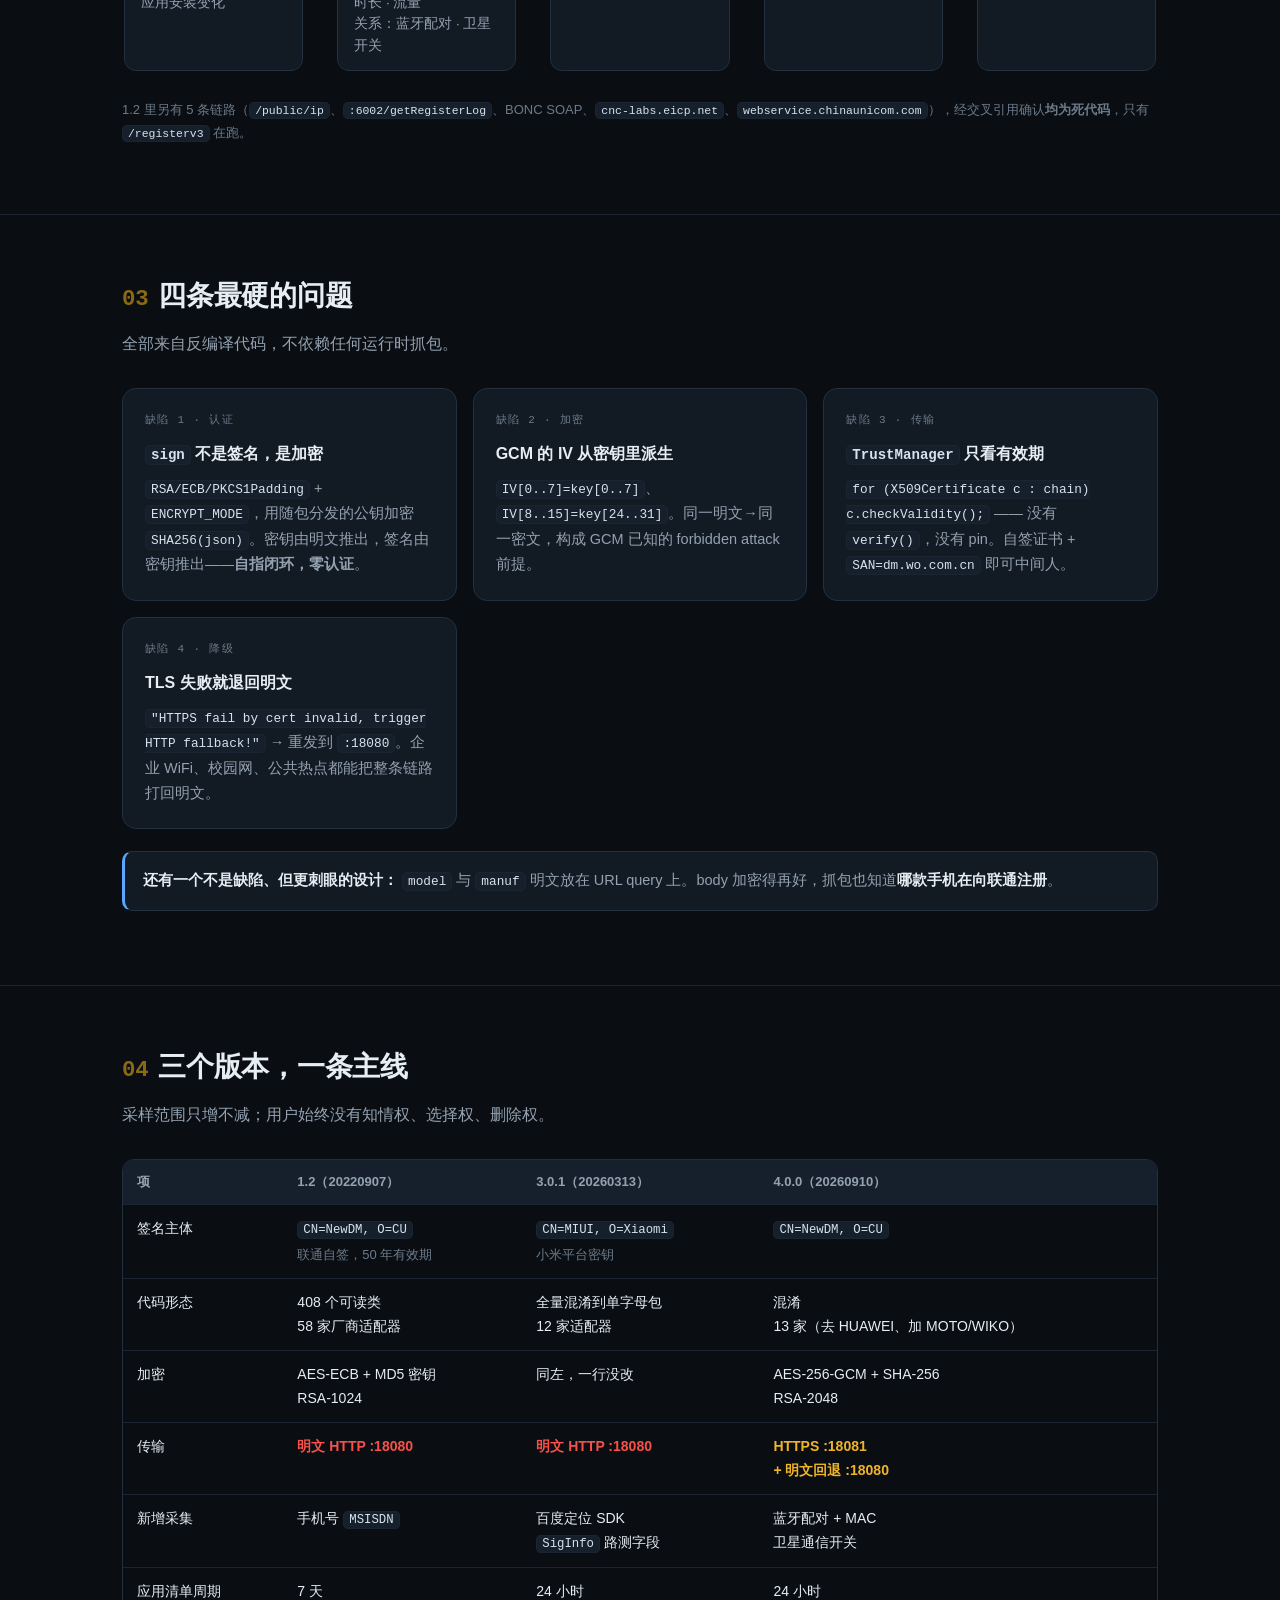
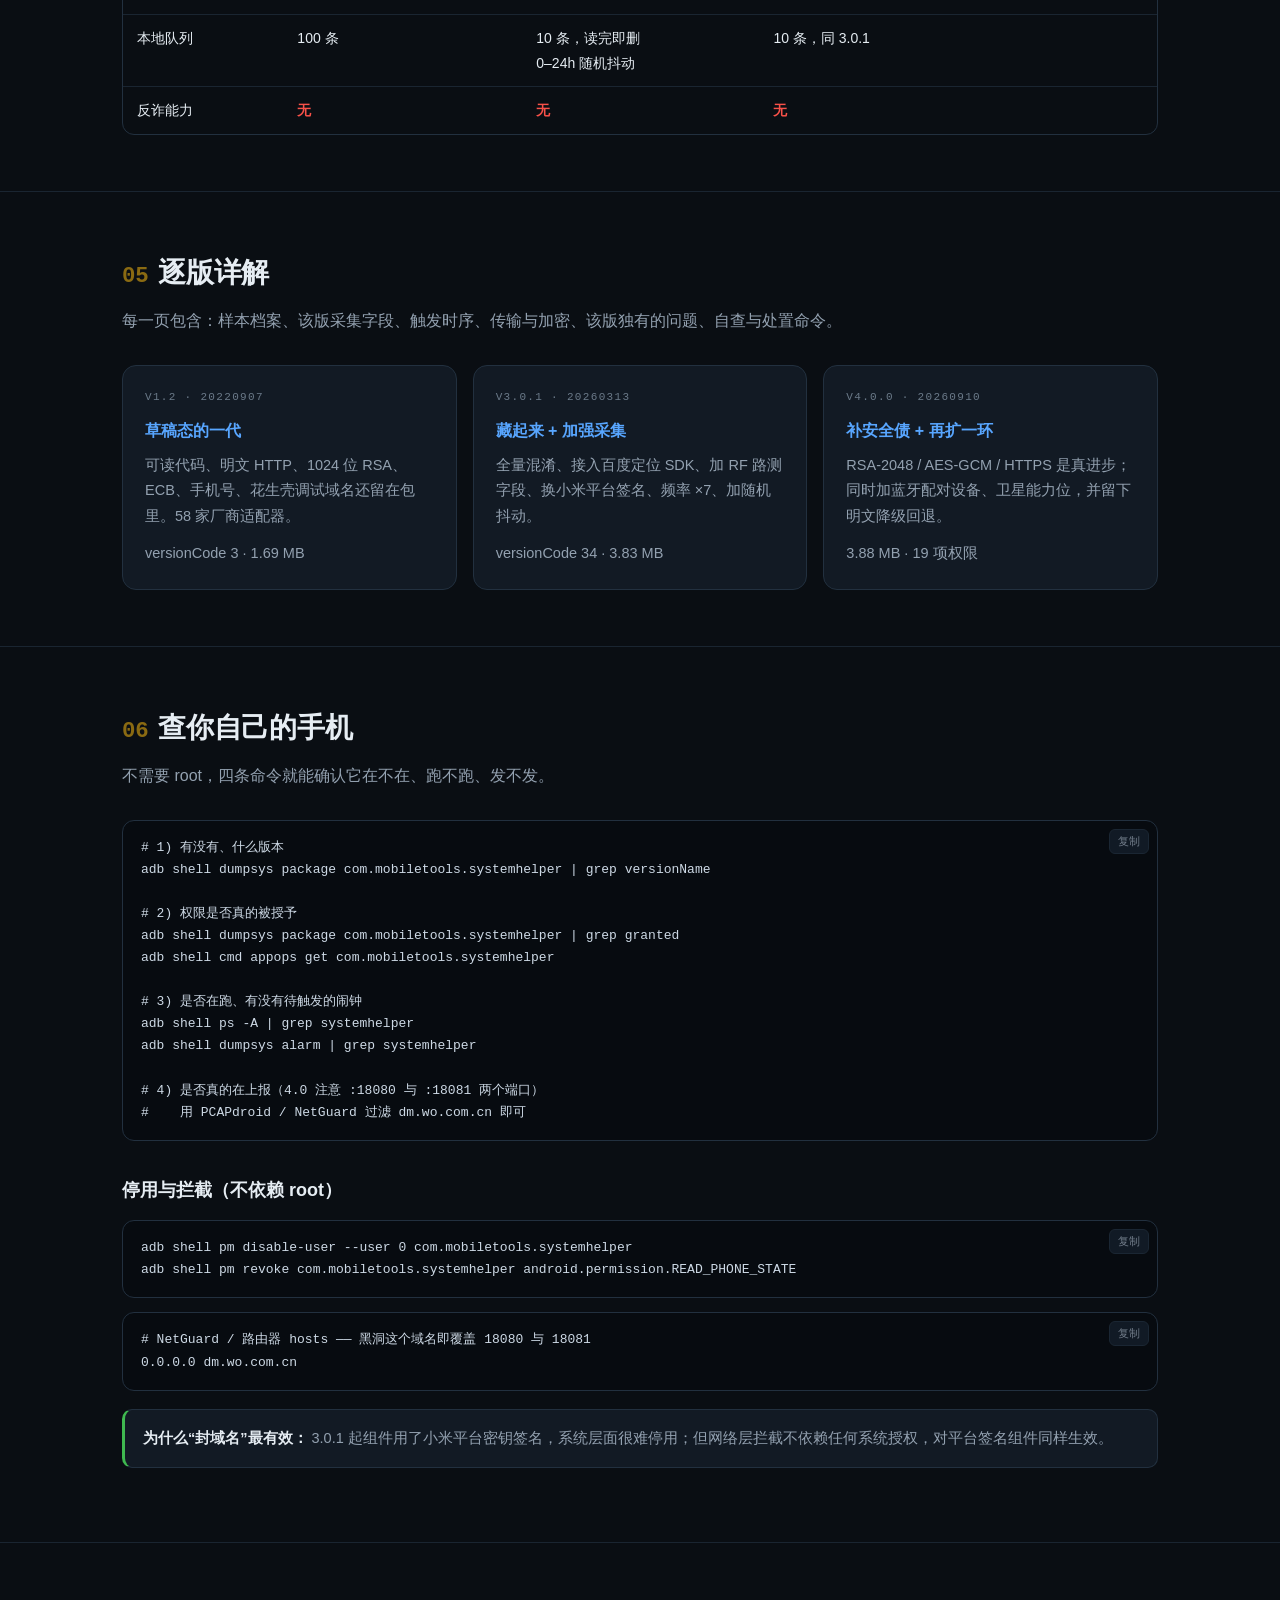
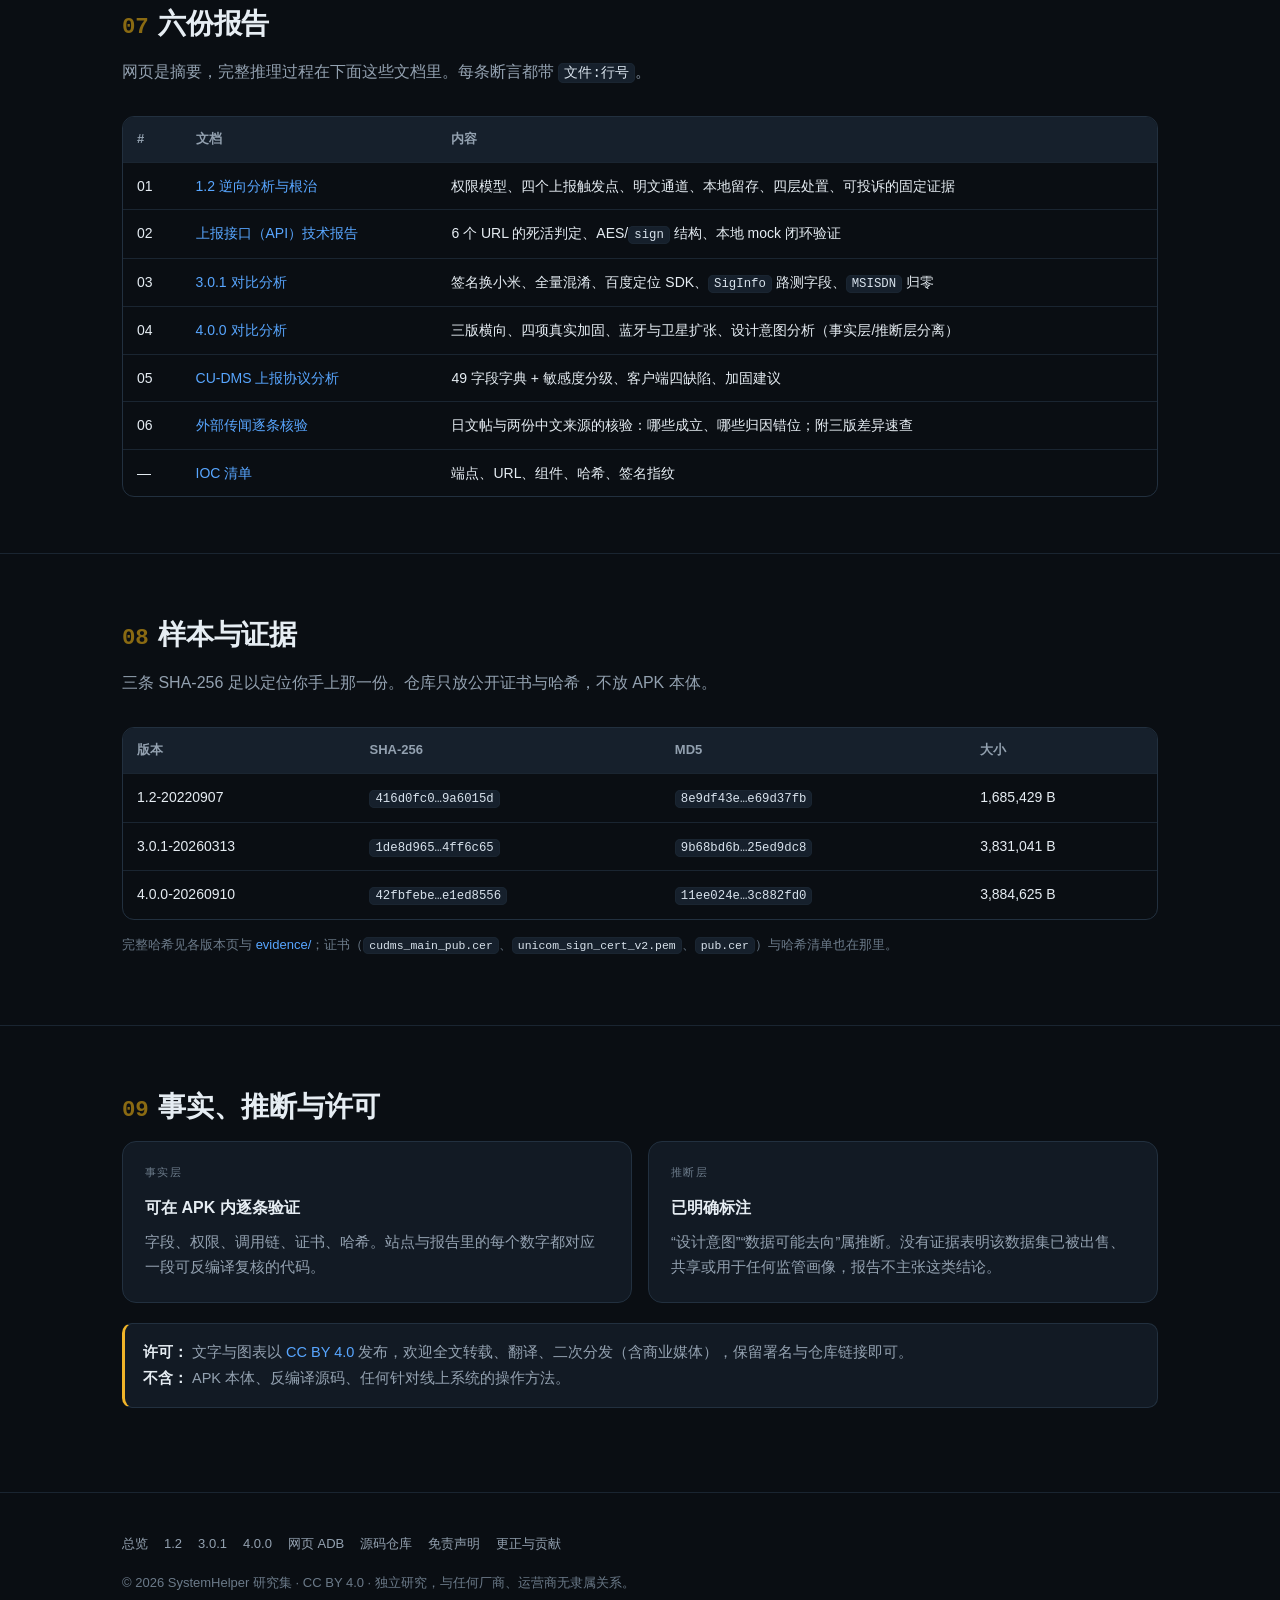
==== commit 158804c1: "site: 新增样本溯源页与 SHA256SUMS - SAMPLES.md / samples.html：三版哈希、签名主体、从自己设备提取与校验的完整步骤 - SHA256SUMS.txt：可供 " ====
--- a/index.html
+++ b/index.html
@@ -23,6 +23,7 @@
       <a href="versions/3.0.1.html">3.0.1</a>
       <a href="versions/4.0.0.html">4.0.0</a>
       <a href="webadb.html">网页 ADB</a>
+      <a href="samples.html">样本</a>
       <a href="index.html#reports">报告</a>
       <a href="https://github.com/Richard8695847/SystemHelper">GitHub</a>
     </nav>
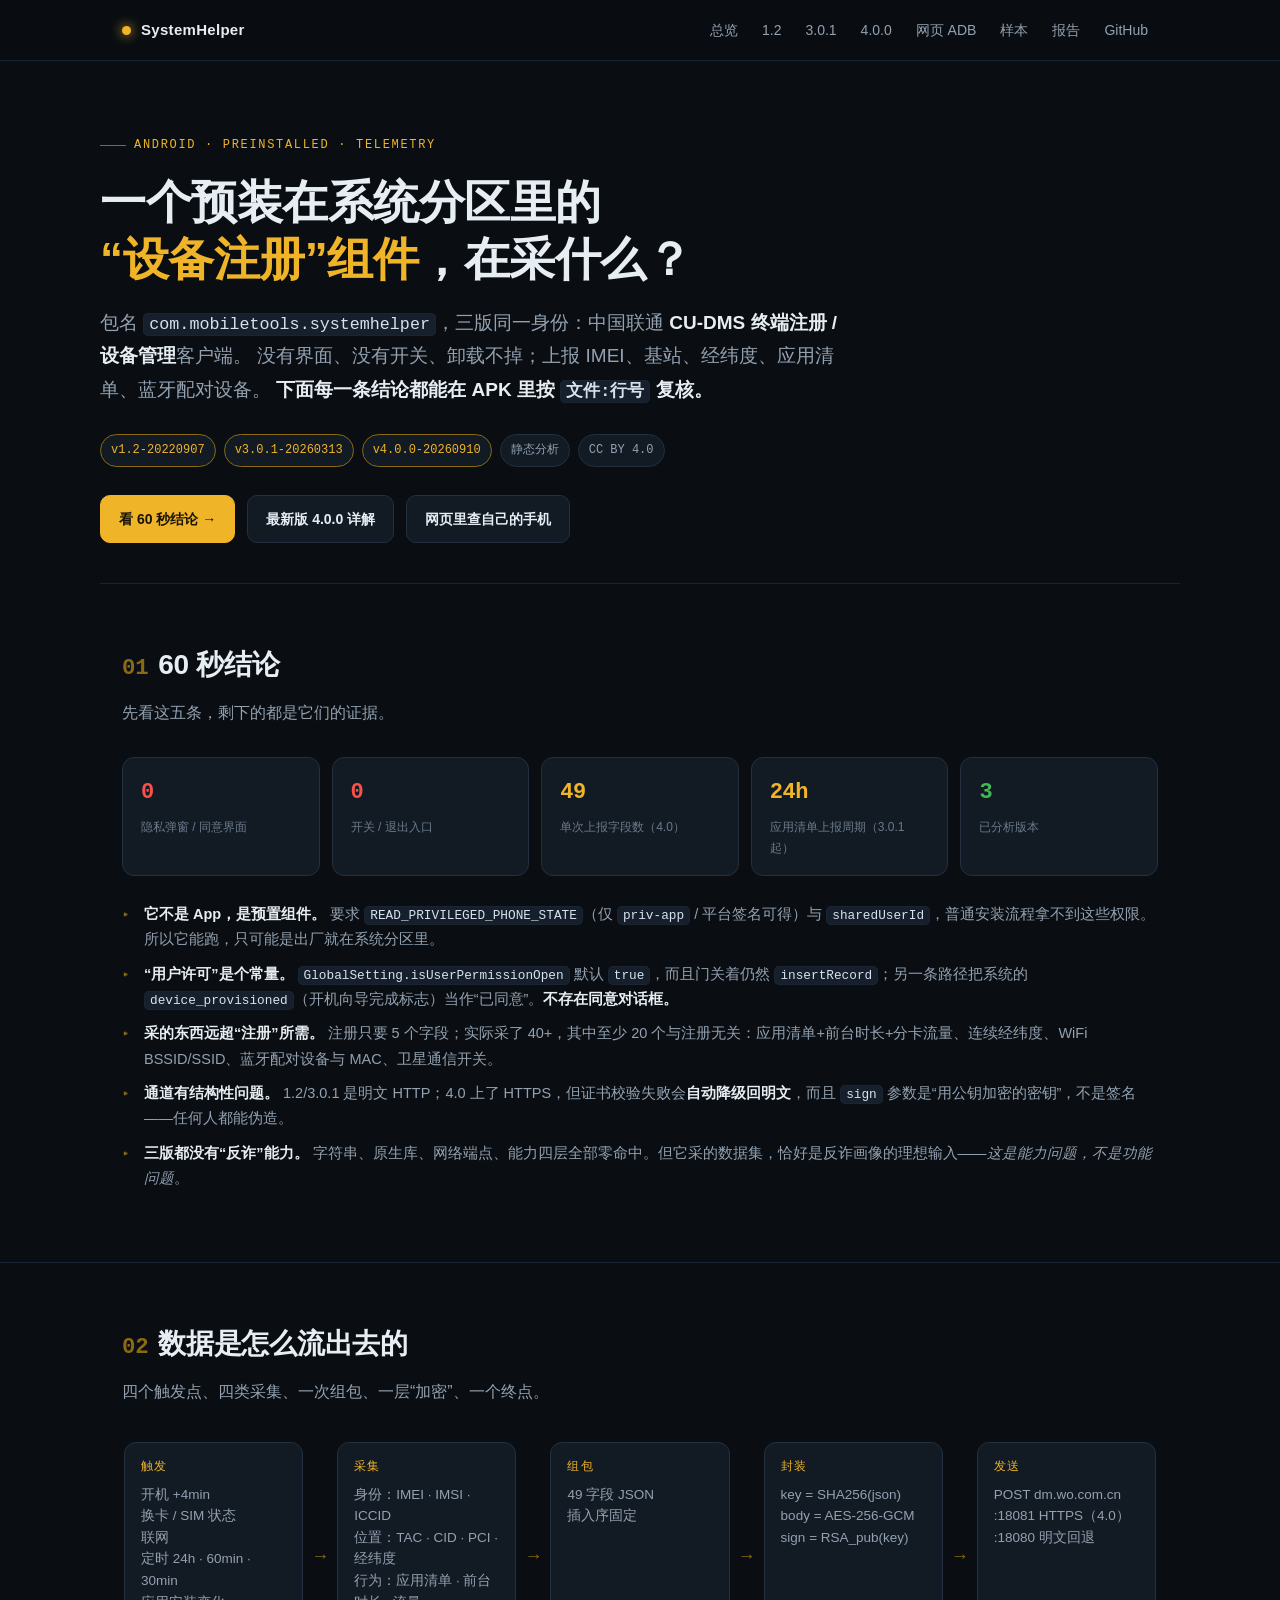
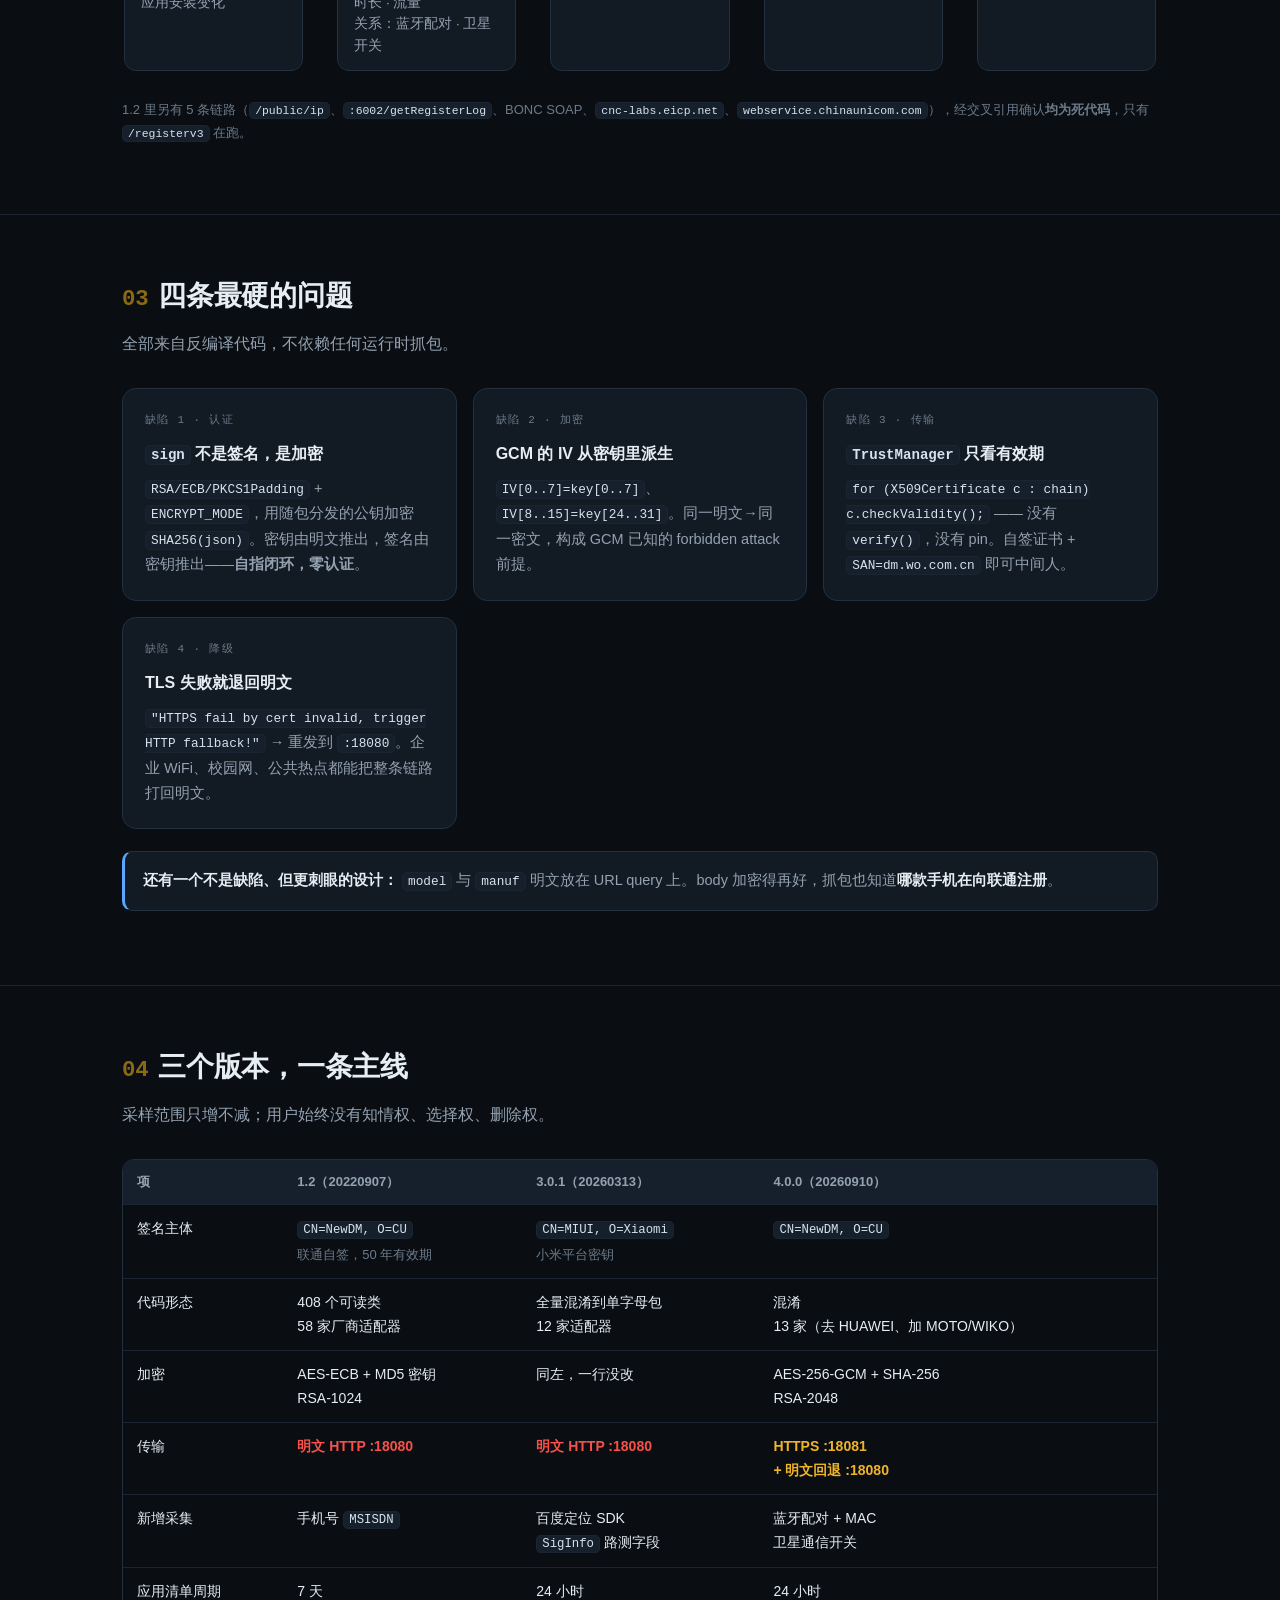
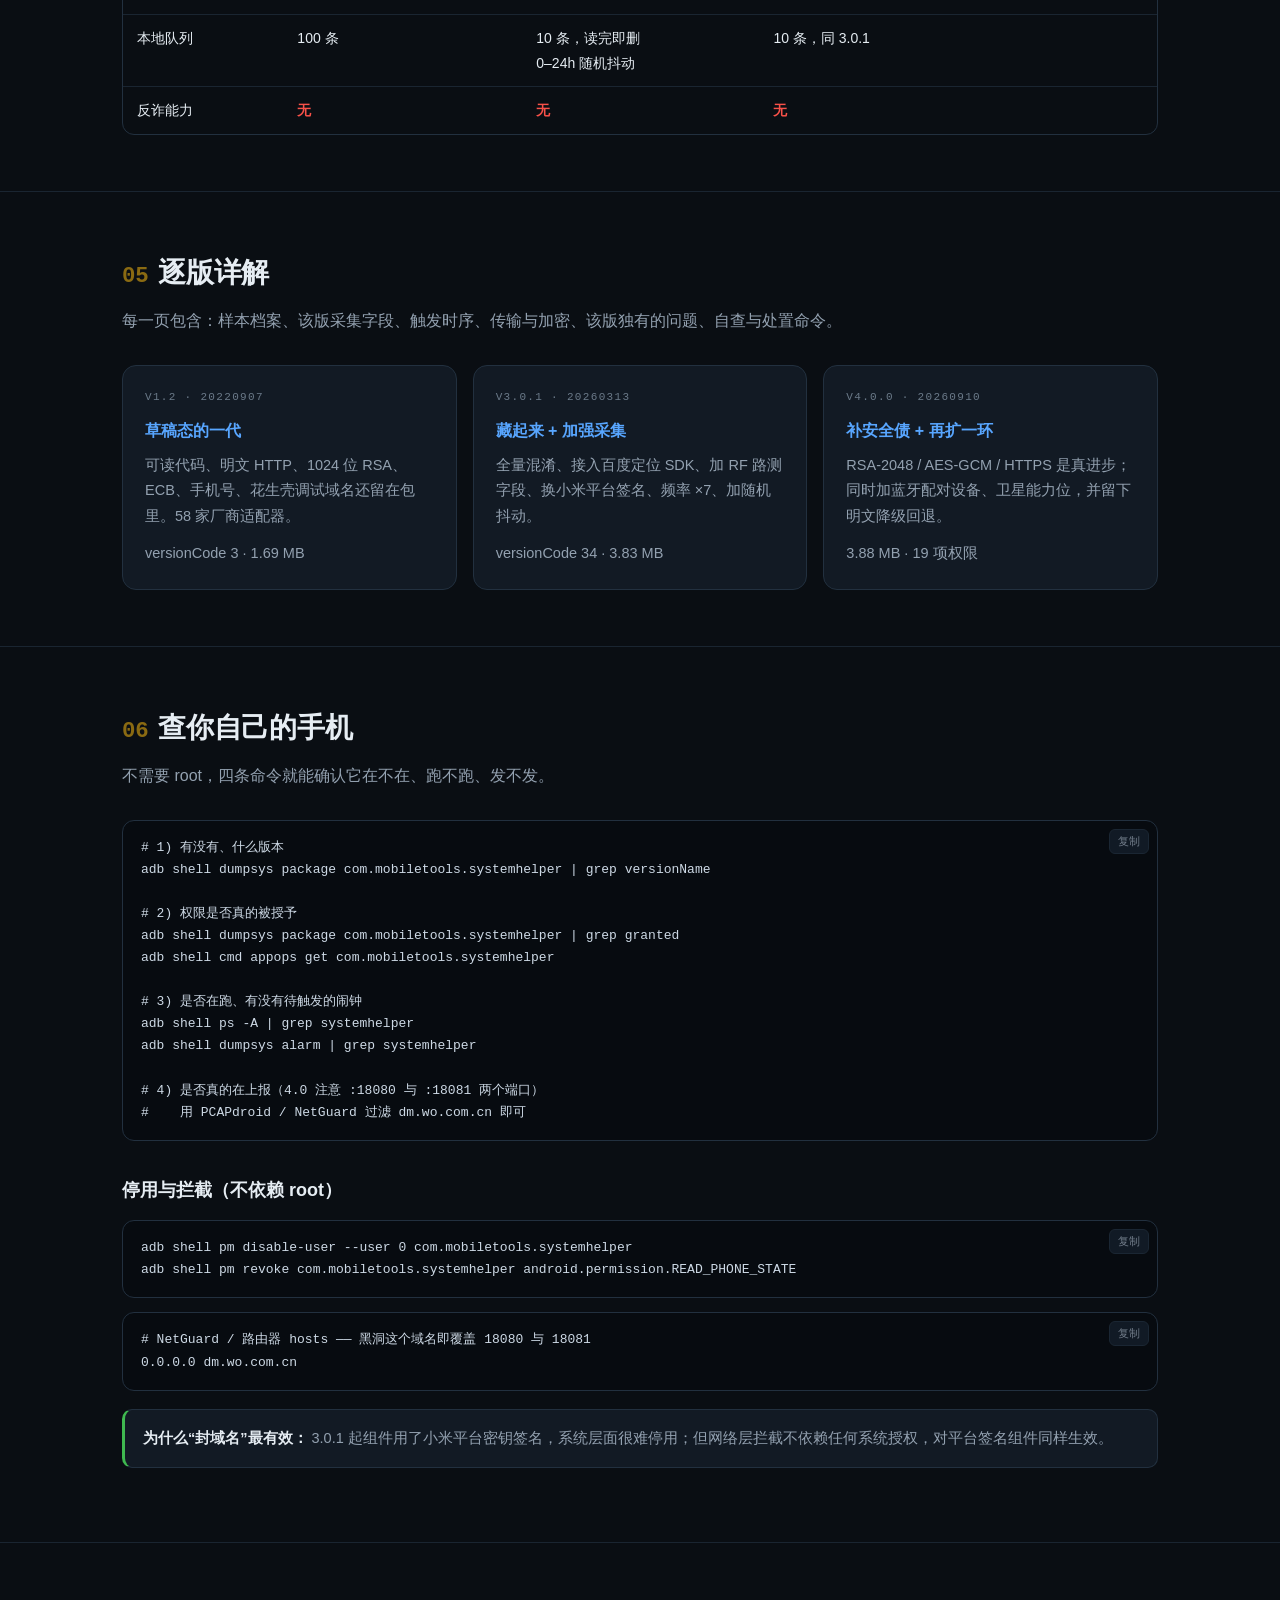
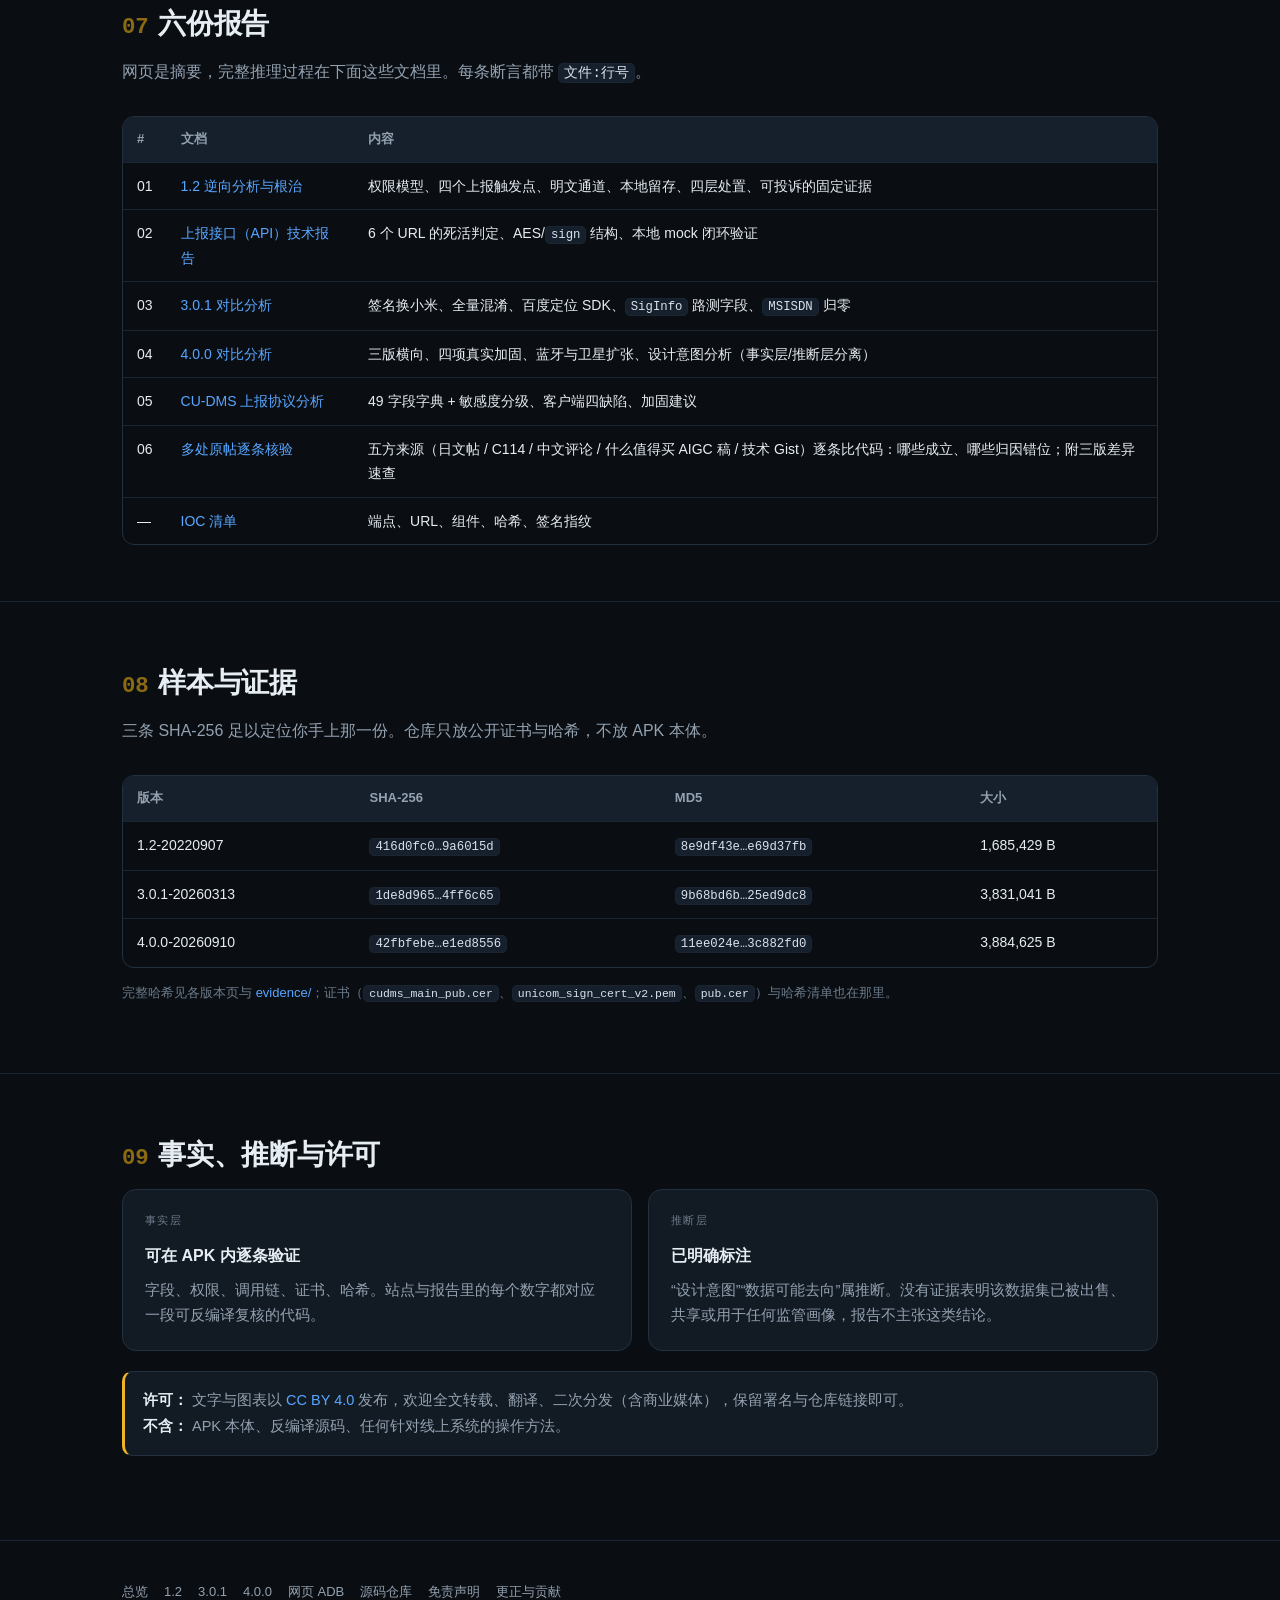
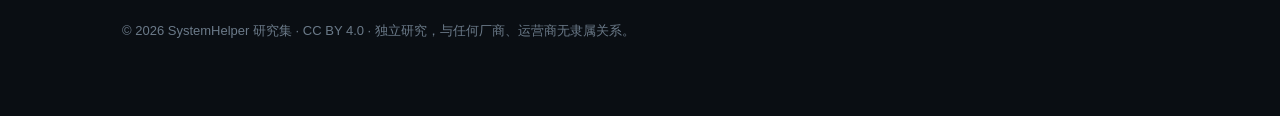
==== commit d3a949e1: "docs(06): 标题改为「多处原帖逐条核验」，并入两个新来源 - 标题：日文原帖（@tanaka_yuto）→ 多处原帖 - 头部改为五方来源清单（日文帖 / C114 / 中文评论 / 什么值得" ====
--- a/index.html
+++ b/index.html
@@ -253,7 +253,7 @@
           <tr><td>03</td><td><a href="https://github.com/Richard8695847/SystemHelper/blob/main/docs/03-compare-3.0.1.md">3.0.1 对比分析</a></td><td>签名换小米、全量混淆、百度定位 SDK、<code>SigInfo</code> 路测字段、<code>MSISDN</code> 归零</td></tr>
           <tr><td>04</td><td><a href="https://github.com/Richard8695847/SystemHelper/blob/main/docs/04-compare-4.0.0.md">4.0.0 对比分析</a></td><td>三版横向、四项真实加固、蓝牙与卫星扩张、设计意图分析（事实层/推断层分离）</td></tr>
           <tr><td>05</td><td><a href="https://github.com/Richard8695847/SystemHelper/blob/main/docs/05-cudms-protocol.md">CU-DMS 上报协议分析</a></td><td>49 字段字典 + 敏感度分级、客户端四缺陷、加固建议</td></tr>
-          <tr><td>06</td><td><a href="https://github.com/Richard8695847/SystemHelper/blob/main/docs/06-rumor-verification.md">外部传闻逐条核验</a></td><td>日文帖与两份中文来源的核验：哪些成立、哪些归因错位；附三版差异速查</td></tr>
+          <tr><td>06</td><td><a href="https://github.com/Richard8695847/SystemHelper/blob/main/docs/06-rumor-verification.md">多处原帖逐条核验</a></td><td>五方来源（日文帖 / C114 / 中文评论 / 什么值得买 AIGC 稿 / 技术 Gist）逐条比代码：哪些成立、哪些归因错位；附三版差异速查</td></tr>
           <tr><td>—</td><td><a href="https://github.com/Richard8695847/SystemHelper/blob/main/docs/iocs.txt">IOC 清单</a></td><td>端点、URL、组件、哈希、签名指纹</td></tr>
         </tbody>
       </table>
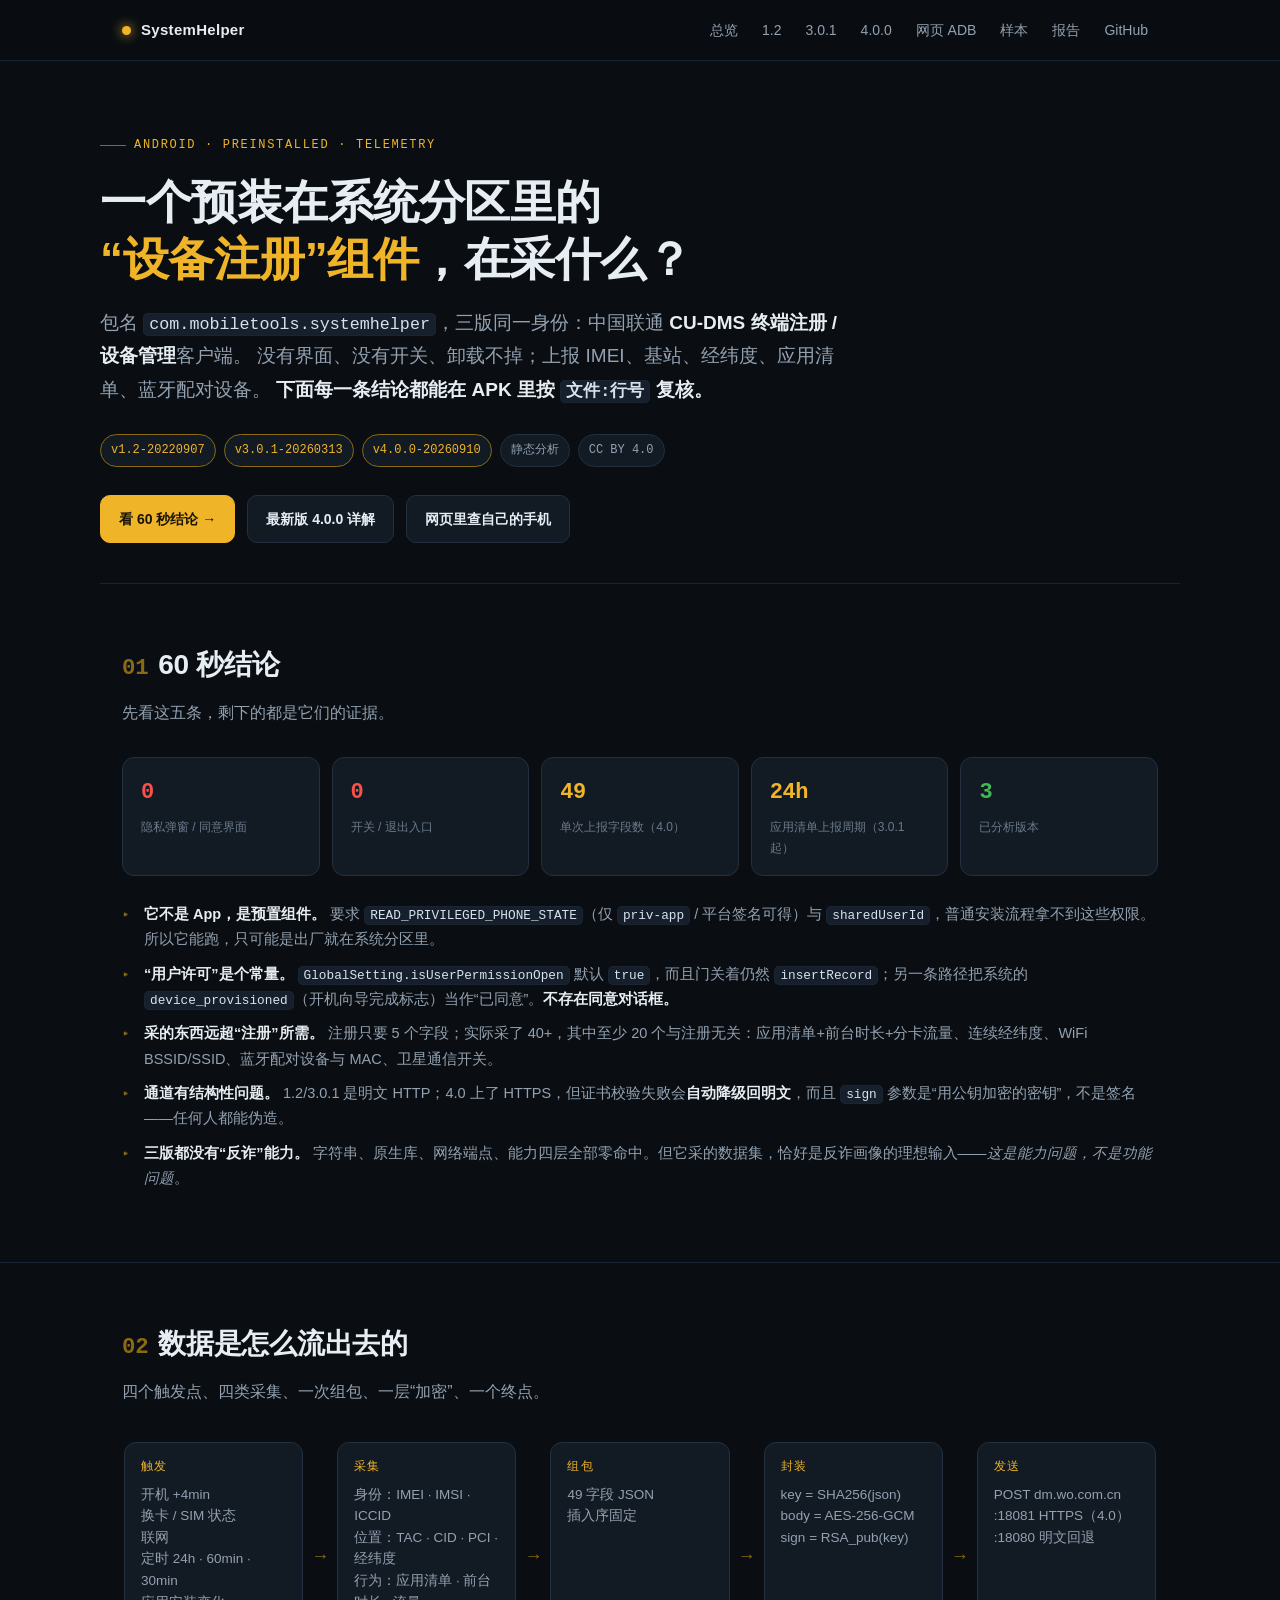
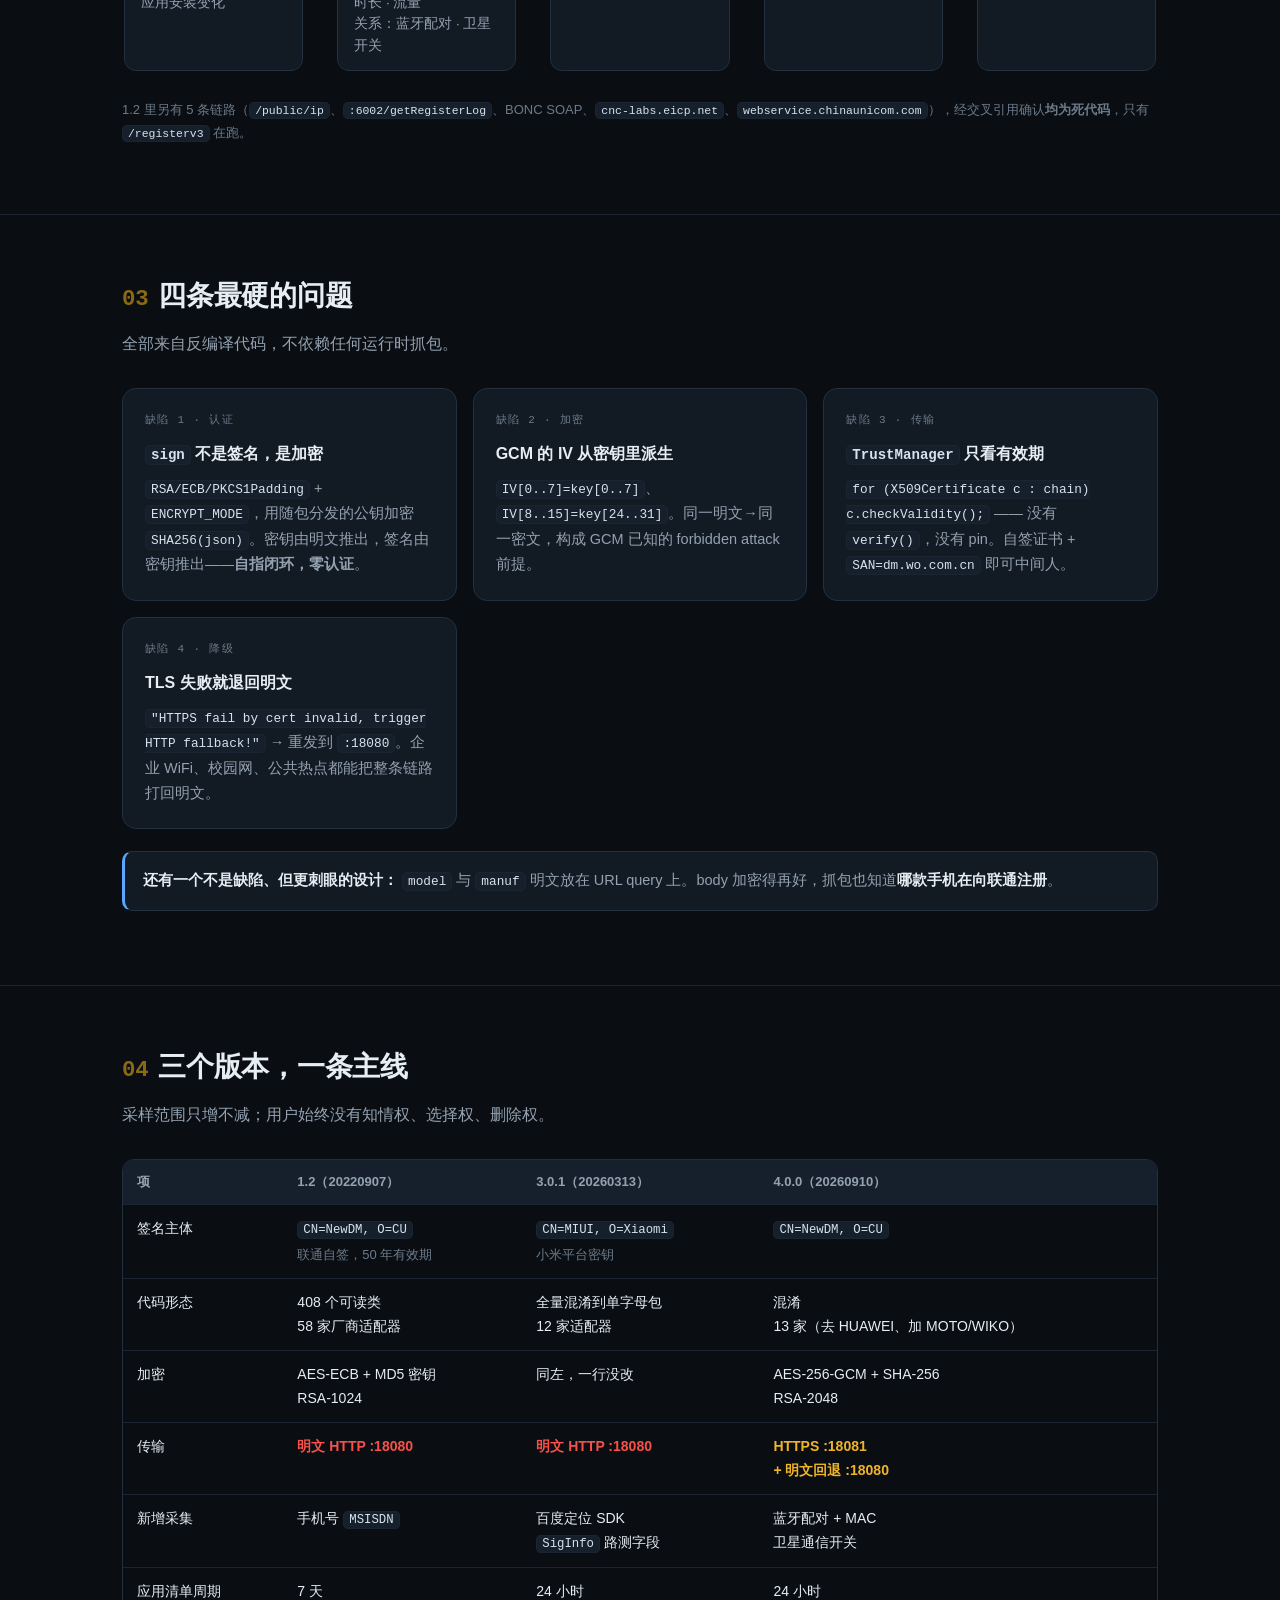
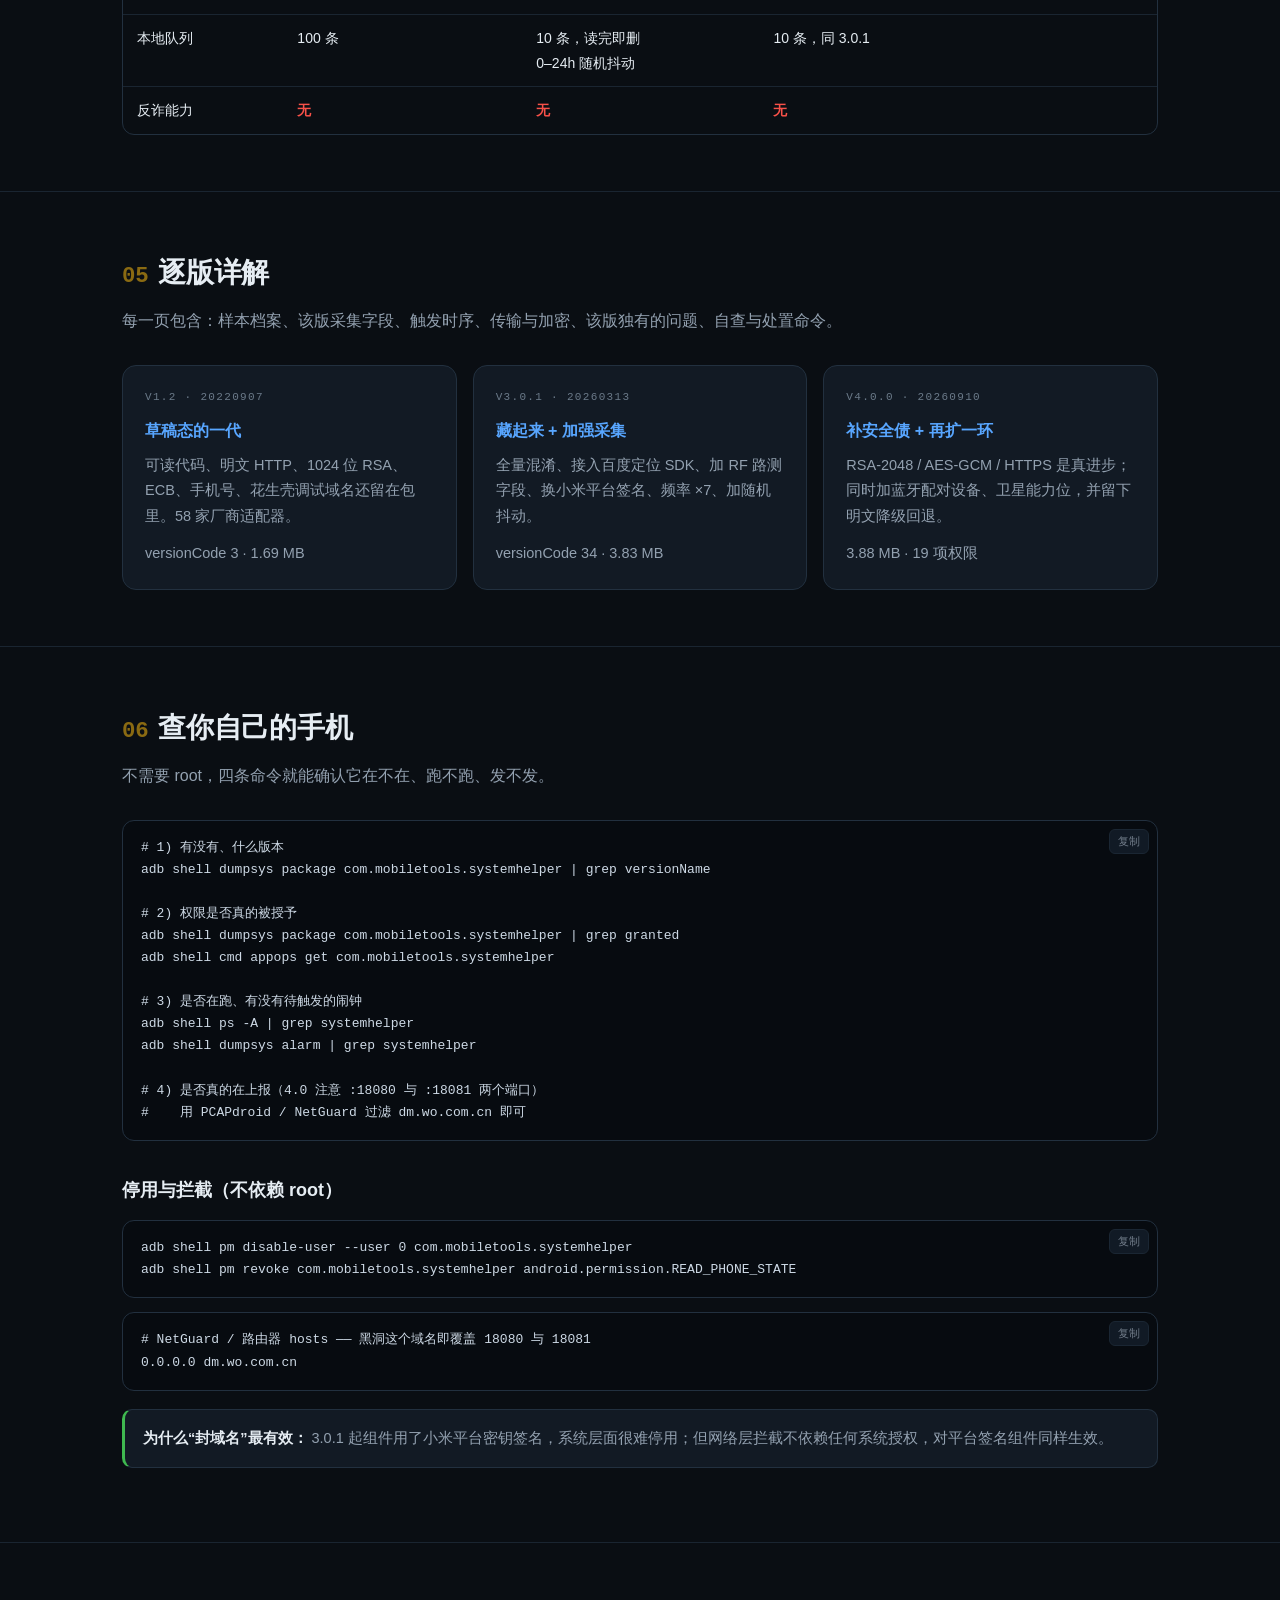
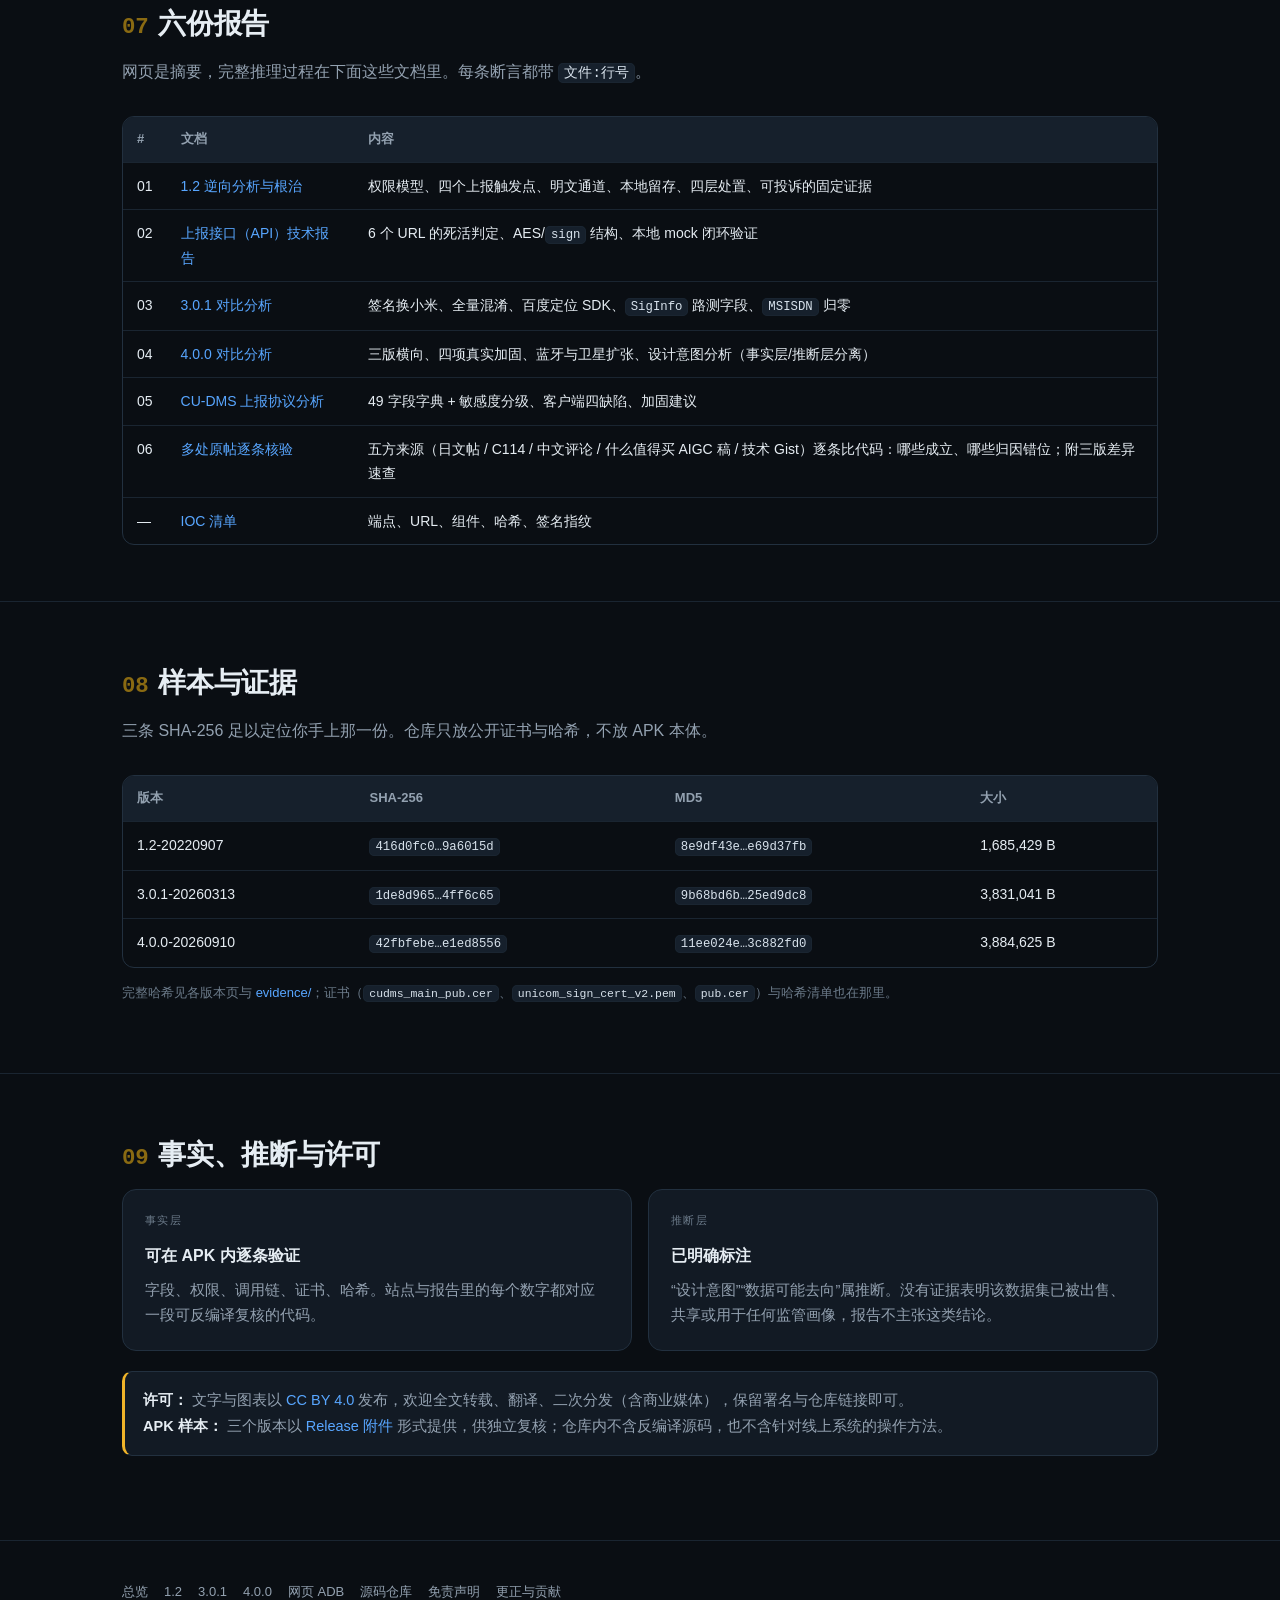
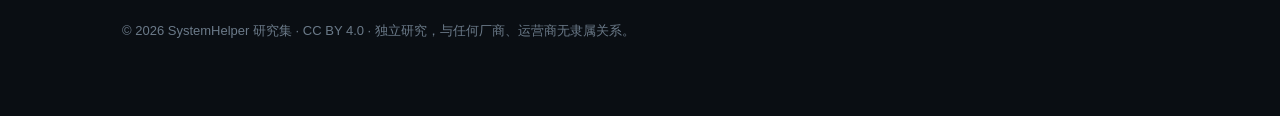
==== commit 9b0b6f64: "docs: 修正「仓库不含 APK」的过时陈述（样本已随 Release 发布） APK 上传后，以下位置的原表述已与事实不符，全部改为如实描述： - DISCLAIMER.md 第 2 条（中/英）" ====
--- a/index.html
+++ b/index.html
@@ -303,7 +303,7 @@
 
     <div class="callout" style="margin-top:20px">
       <strong>许可：</strong> 文字与图表以 <a href="https://creativecommons.org/licenses/by/4.0/">CC BY 4.0</a> 发布，欢迎全文转载、翻译、二次分发（含商业媒体），保留署名与仓库链接即可。
-      <br><strong>不含：</strong> APK 本体、反编译源码、任何针对线上系统的操作方法。
+      <br><strong>APK 样本：</strong> 三个版本以 <a href="https://github.com/Richard8695847/SystemHelper/releases/tag/v1.0.0">Release 附件</a> 形式提供，供独立复核；仓库内不含反编译源码，也不含针对线上系统的操作方法。
     </div>
   </div>
 </section>
